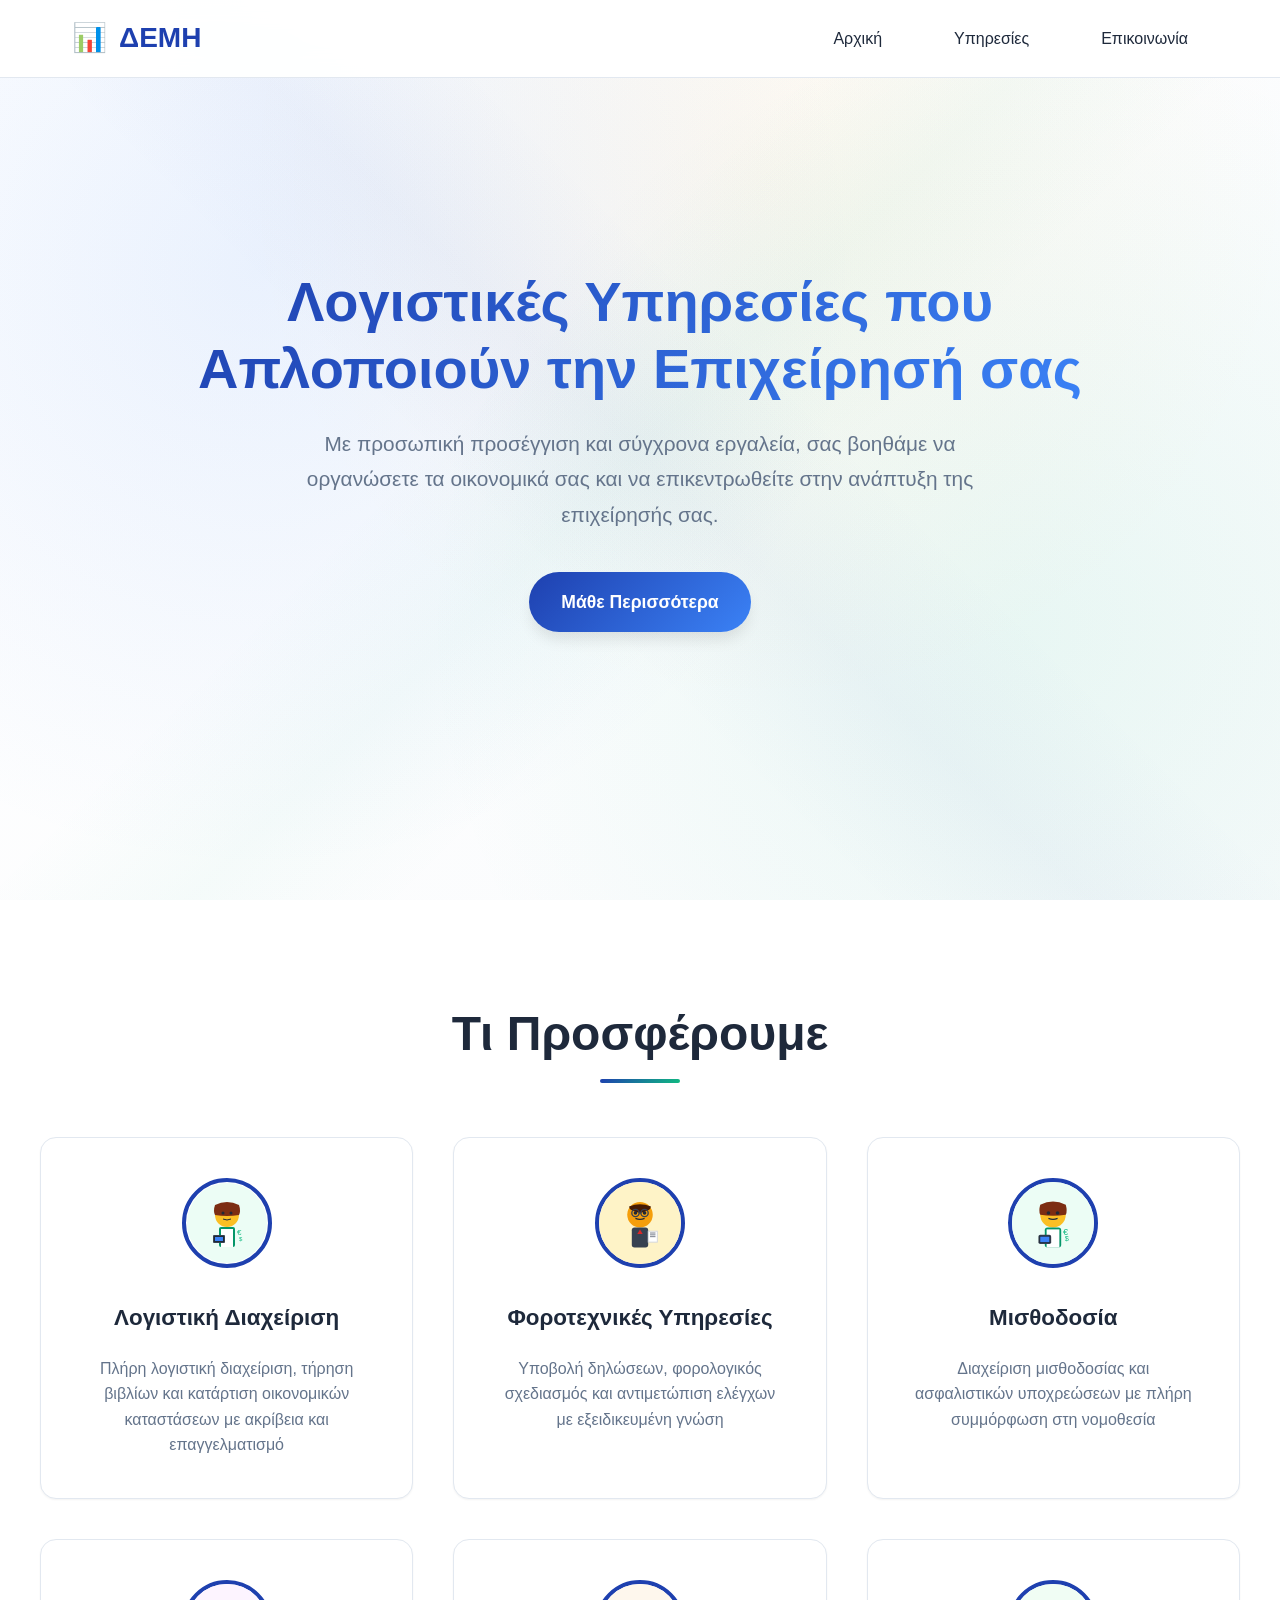
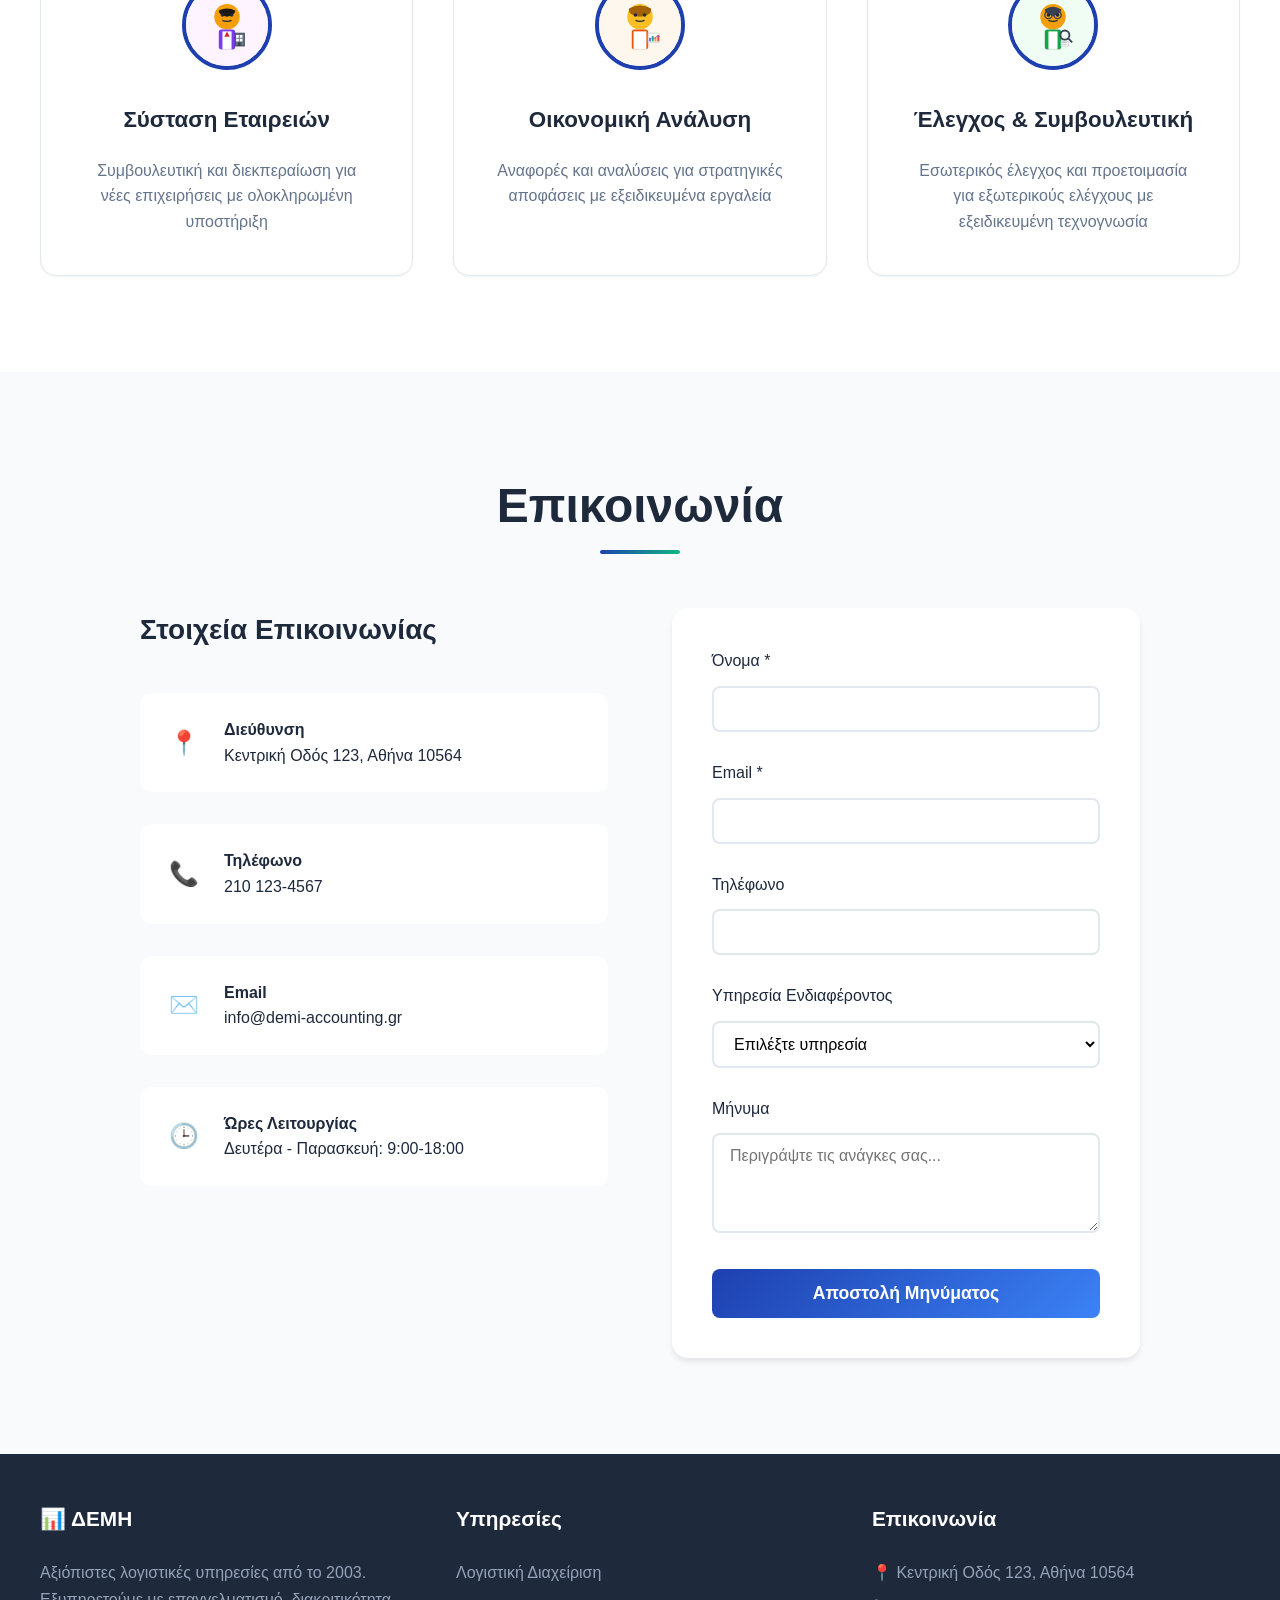
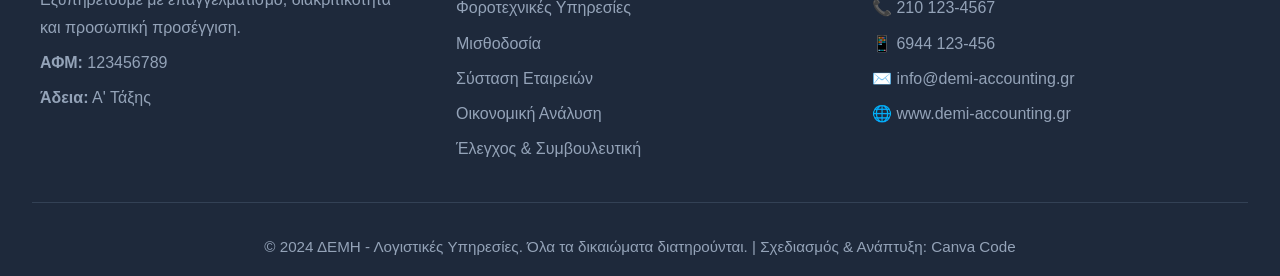
==== sitenikoul.html @ 85aa207b "Add files via upload" ====
<!DOCTYPE html>
<html lang="el">
<head>
    <meta charset="UTF-8">
    <meta name="viewport" content="width=device-width, initial-scale=1.0">
    <title>ΔΕΜΗ - Λογιστικές Υπηρεσίες | Επαγγελματικές Λογιστικές Λύσεις</title>
    <meta name="description" content="Αξιόπιστες λογιστικές υπηρεσίες από το 2003. Λογιστική διαχείριση, φοροτεχνικά, μισθοδοσία και σύσταση εταιρειών.">
    <style>
        * {
            margin: 0;
            padding: 0;
            box-sizing: border-box;
        }

        :root {
            --primary-color: #1e40af;
            --primary-light: #3b82f6;
            --primary-dark: #1e3a8a;
            --secondary-color: #10b981;
            --accent-color: #f59e0b;
            --text-dark: #1e293b;
            --text-light: #64748b;
            --bg-light: #f8fafc;
            --bg-white: #ffffff;
            --border-color: #e2e8f0;
            --shadow-sm: 0 1px 2px 0 rgba(0, 0, 0, 0.05);
            --shadow-md: 0 4px 6px -1px rgba(0, 0, 0, 0.1);
            --shadow-lg: 0 10px 15px -3px rgba(0, 0, 0, 0.1);
            --shadow-xl: 0 20px 25px -5px rgba(0, 0, 0, 0.1);
        }

        body {
            font-family: -apple-system, BlinkMacSystemFont, 'Segoe UI', Roboto, 'Helvetica Neue', Arial, sans-serif;
            line-height: 1.6;
            color: var(--text-dark);
            background: var(--bg-white);
            font-size: 16px;
        }

        html {
            scroll-behavior: smooth;
        }

        /* Navigation */
        .navbar {
            position: fixed;
            top: 0;
            width: 100%;
            background: rgba(255, 255, 255, 0.95);
            backdrop-filter: blur(12px);
            border-bottom: 1px solid var(--border-color);
            z-index: 1000;
            transition: all 0.3s ease;
        }

        .navbar.scrolled {
            background: rgba(255, 255, 255, 0.98);
            box-shadow: var(--shadow-md);
        }

        .nav-container {
            max-width: 1200px;
            margin: 0 auto;
            padding: 1rem 2rem;
            display: flex;
            justify-content: space-between;
            align-items: center;
        }

        .logo {
            font-size: 1.75rem;
            font-weight: 700;
            color: var(--primary-color);
            text-decoration: none;
            display: flex;
            align-items: center;
            gap: 0.75rem;
        }

        .logo-image {
            width: 45px;
            height: 45px;
            object-fit: contain;
            transition: all 0.3s ease;
        }

        .logo:hover {
            color: var(--primary-light);
            transform: translateY(-1px);
            transition: all 0.2s ease;
        }

        .nav-menu {
            display: flex;
            list-style: none;
            gap: 2rem;
        }

        .nav-menu a {
            color: var(--text-dark);
            text-decoration: none;
            font-weight: 500;
            padding: 0.75rem 1.25rem;
            border-radius: 8px;
            transition: all 0.3s ease;
            position: relative;
        }

        .nav-menu a:hover {
            background: var(--bg-light);
            color: var(--primary-color);
            transform: translateY(-2px);
        }

        .nav-menu a::after {
            content: '';
            position: absolute;
            width: 0;
            height: 2px;
            bottom: 0;
            left: 50%;
            background: var(--primary-color);
            transition: all 0.3s ease;
        }

        .nav-menu a:hover::after {
            width: 80%;
            left: 10%;
        }

        /* Hero Section */
        .hero {
            position: relative;
            height: 100vh;
            display: flex;
            align-items: center;
            justify-content: center;
            text-align: center;
            background: url('https://media.giphy.com/media/3oKIPEqDGUULpEU0aQ/giphy.gif') no-repeat center center/cover;
            color: #fff;
            padding: 0 20px;
            overflow: hidden;
        }

        .hero::before {
            content: '';
            position: absolute;
            top: 0;
            left: 0;
            width: 100%;
            height: 100%;
            background-image: 
                radial-gradient(circle at 20% 30%, rgba(59, 130, 246, 0.1) 0%, transparent 50%),
                radial-gradient(circle at 80% 70%, rgba(16, 185, 129, 0.08) 0%, transparent 50%),
                radial-gradient(circle at 60% 20%, rgba(245, 158, 11, 0.06) 0%, transparent 50%);
            z-index: 1;
        }

        .hero::after {
            content: '';
            position: absolute;
            top: 0;
            left: 0;
            width: 100%;
            height: 100%;
            background-image:
                linear-gradient(45deg, transparent 40%, rgba(30, 64, 175, 0.03) 50%, transparent 60%),
                linear-gradient(-45deg, transparent 40%, rgba(16, 185, 129, 0.03) 50%, transparent 60%);
            z-index: 1;
        }

        .hero-overlay {
            position: absolute;
            top: 0; 
            left: 0;
            width: 100%; 
            height: 100%;
            background: linear-gradient(135deg, rgba(255, 255, 255, 0.9) 0%, rgba(248, 250, 252, 0.85) 100%);
        }

        .hero-content {
            position: relative;
            z-index: 2;
            max-width: 900px;
            opacity: 0;
            transform: translateY(40px);
            animation: fadeInUp 1.2s ease-out forwards;
        }

        .hero h1 {
            font-size: clamp(2rem, 5vw, 3.5rem);
            margin-bottom: 1.5rem;
            line-height: 1.2;
            font-weight: 700;
            background: linear-gradient(135deg, var(--primary-color) 0%, var(--primary-light) 100%);
            -webkit-background-clip: text;
            -webkit-text-fill-color: transparent;
            background-clip: text;
        }

        .hero p {
            font-size: clamp(1rem, 2.5vw, 1.3rem);
            margin-bottom: 2.5rem;
            line-height: 1.7;
            color: var(--text-light);
            max-width: 700px;
            margin-left: auto;
            margin-right: auto;
        }

        .cta-button {
            display: inline-block;
            background: linear-gradient(135deg, var(--primary-color) 0%, var(--primary-light) 100%);
            color: #fff;
            padding: 16px 32px;
            border-radius: 50px;
            font-weight: 600;
            text-decoration: none;
            transition: all 0.3s ease;
            opacity: 0;
            animation: fadeInUp 1.2s ease-out forwards;
            animation-delay: 0.6s;
            box-shadow: var(--shadow-lg);
            font-size: 1.1rem;
        }

        .cta-button:hover {
            background: linear-gradient(135deg, var(--primary-dark) 0%, var(--primary-color) 100%);
            transform: translateY(-3px);
            box-shadow: var(--shadow-xl);
        }

        /* Keyframes */
        @keyframes fadeInUp {
            to {
                opacity: 1;
                transform: translateY(0);
            }
        }

        @keyframes slideInLeft {
            from {
                opacity: 0;
                transform: translateX(-50px);
            }
            to {
                opacity: 1;
                transform: translateX(0);
            }
        }

        @keyframes slideInRight {
            from {
                opacity: 0;
                transform: translateX(50px);
            }
            to {
                opacity: 1;
                transform: translateX(0);
            }
        }

        /* Services Section */
        .services {
            padding: 6rem 2rem;
            background: var(--bg-white);
        }

        .container {
            max-width: 1200px;
            margin: 0 auto;
        }

        .section-title {
            text-align: center;
            font-size: clamp(2rem, 4vw, 3rem);
            margin-bottom: 4rem;
            color: var(--text-dark);
            font-weight: 700;
            position: relative;
        }

        .section-title::after {
            content: '';
            position: absolute;
            bottom: -10px;
            left: 50%;
            transform: translateX(-50%);
            width: 80px;
            height: 4px;
            background: linear-gradient(135deg, var(--primary-color) 0%, var(--secondary-color) 100%);
            border-radius: 2px;
        }

        .services-grid {
            display: grid;
            grid-template-columns: repeat(auto-fit, minmax(320px, 1fr));
            gap: 2.5rem;
        }

        .service-card {
            background: var(--bg-white);
            padding: 2.5rem;
            border-radius: 16px;
            text-align: center;
            transition: all 0.4s ease;
            border: 1px solid var(--border-color);
            position: relative;
            overflow: hidden;
            box-shadow: var(--shadow-sm);
        }

        .service-card::before {
            content: '';
            position: absolute;
            top: 0;
            left: 0;
            width: 100%;
            height: 4px;
            background: linear-gradient(135deg, var(--primary-color) 0%, var(--secondary-color) 100%);
            transform: scaleX(0);
            transition: transform 0.3s ease;
        }

        .service-card:hover::before {
            transform: scaleX(1);
        }

        .service-card:hover {
            transform: translateY(-8px);
            box-shadow: var(--shadow-xl);
            border-color: var(--primary-light);
        }

        .service-image {
            width: 90px;
            height: 90px;
            margin: 0 auto 2rem;
            border-radius: 50%;
            overflow: visible;
            border: 4px solid var(--primary-color);
            background: var(--bg-white);
            transition: all 0.3s ease;
            display: flex;
            align-items: center;
            justify-content: center;
        }

        .service-card:hover .service-image {
            border-color: var(--secondary-color);
            transform: scale(1.1);
        }

        .service-card h3 {
            font-size: 1.4rem;
            margin-bottom: 1.25rem;
            color: var(--text-dark);
            font-weight: 600;
        }

        .service-card p {
            color: var(--text-light);
            font-size: 1rem;
            line-height: 1.6;
        }

        /* Contact Section */
        .contact {
            padding: 6rem 2rem;
            background: var(--bg-light);
        }

        .contact-content {
            display: grid;
            grid-template-columns: 1fr 1fr;
            gap: 4rem;
            max-width: 1000px;
            margin: 0 auto;
        }

        .contact-info h3 {
            font-size: 1.75rem;
            margin-bottom: 2.5rem;
            color: var(--text-dark);
            font-weight: 600;
        }

        .contact-item {
            display: flex;
            align-items: center;
            margin-bottom: 2rem;
            padding: 1.5rem;
            background: var(--bg-white);
            border-radius: 12px;
            transition: all 0.3s ease;
        }

        .contact-item:hover {
            transform: translateY(-2px);
            box-shadow: var(--shadow-md);
        }

        .contact-icon {
            font-size: 1.5rem;
            margin-right: 1.25rem;
            color: var(--primary-color);
            width: 40px;
            text-align: center;
        }

        .contact-form {
            background: var(--bg-white);
            padding: 2.5rem;
            border-radius: 16px;
            box-shadow: var(--shadow-md);
        }

        .form-group {
            margin-bottom: 1.75rem;
        }

        .form-group label {
            display: block;
            margin-bottom: 0.75rem;
            color: var(--text-dark);
            font-weight: 500;
            font-size: 1rem;
        }

        .form-group input,
        .form-group textarea,
        .form-group select {
            width: 100%;
            padding: 12px 16px;
            border: 2px solid var(--border-color);
            border-radius: 8px;
            font-size: 1rem;
            background: var(--bg-white);
            transition: all 0.3s ease;
            font-family: inherit;
        }

        .form-group input:focus,
        .form-group textarea:focus,
        .form-group select:focus {
            outline: none;
            border-color: var(--primary-color);
            box-shadow: 0 0 0 3px rgba(59, 130, 246, 0.1);
        }

        .submit-btn {
            width: 100%;
            padding: 14px 20px;
            background: linear-gradient(135deg, var(--primary-color) 0%, var(--primary-light) 100%);
            color: white;
            border: none;
            border-radius: 8px;
            font-size: 1.1rem;
            font-weight: 600;
            cursor: pointer;
            transition: all 0.3s ease;
        }

        .submit-btn:hover {
            background: linear-gradient(135deg, var(--primary-dark) 0%, var(--primary-color) 100%);
            transform: translateY(-2px);
            box-shadow: var(--shadow-lg);
        }

        /* Footer */
        .footer {
            background: var(--text-dark);
            color: white;
            padding: 3rem 2rem 1rem;
        }

        .footer-content {
            max-width: 1200px;
            margin: 0 auto;
            display: grid;
            grid-template-columns: repeat(auto-fit, minmax(280px, 1fr));
            gap: 3rem;
            margin-bottom: 2rem;
        }

        .footer-section h3 {
            margin-bottom: 1.5rem;
            font-size: 1.3rem;
            font-weight: 600;
            color: white;
        }

        .footer-section p,
        .footer-section a {
            color: #94a3b8;
            text-decoration: none;
            line-height: 1.7;
            margin-bottom: 0.5rem;
            display: block;
            transition: color 0.3s ease;
        }

        .footer-section a:hover {
            color: var(--primary-light);
        }

        .footer-bottom {
            border-top: 1px solid #334155;
            padding-top: 2rem;
            text-align: center;
            color: #94a3b8;
            font-size: 0.95rem;
        }

        /* Mobile Menu */
        .mobile-menu-toggle {
            display: none;
            flex-direction: column;
            cursor: pointer;
            padding: 0.5rem;
            border-radius: 4px;
            transition: all 0.3s ease;
        }

        .mobile-menu-toggle:hover {
            background: var(--bg-light);
        }

        .mobile-menu-toggle span {
            width: 28px;
            height: 3px;
            background: var(--primary-color);
            margin: 3px 0;
            transition: 0.3s;
            border-radius: 2px;
        }

        .mobile-menu-toggle.active span:nth-child(1) {
            transform: rotate(-45deg) translate(-6px, 6px);
        }

        .mobile-menu-toggle.active span:nth-child(2) {
            opacity: 0;
        }

        .mobile-menu-toggle.active span:nth-child(3) {
            transform: rotate(45deg) translate(-6px, -6px);
        }

        /* Responsive Design */
        @media (max-width: 768px) {
            .mobile-menu-toggle {
                display: flex;
            }

            .nav-menu {
                display: none;
                position: absolute;
                top: 100%;
                left: 0;
                width: 100%;
                background: var(--bg-white);
                flex-direction: column;
                padding: 1.5rem;
                box-shadow: var(--shadow-lg);
                border-top: 1px solid var(--border-color);
            }

            .nav-menu.active {
                display: flex;
            }

            .nav-menu a {
                padding: 1rem;
                border-radius: 8px;
                margin-bottom: 0.5rem;
            }

            .hero {
                padding: 0 15px;
                min-height: 100vh;
            }

            .hero-content {
                padding-top: 2rem;
            }

            .contact-content {
                grid-template-columns: 1fr;
                gap: 3rem;
            }

            .services-grid {
                grid-template-columns: 1fr;
                gap: 2rem;
            }

            .service-card {
                padding: 2rem;
            }

            .section-title {
                margin-bottom: 3rem;
            }

            .services,
            .contact {
                padding: 4rem 1.5rem;
            }
        }

        @media (max-width: 480px) {
            .nav-container {
                padding: 1rem 1.5rem;
            }

            .hero {
                padding: 0 10px;
            }

            .cta-button {
                padding: 14px 24px;
                font-size: 1rem;
            }

            .service-card {
                padding: 1.5rem;
            }

            .contact-form {
                padding: 2rem;
            }
        }

        /* Animations and Interactions */
        .fade-in {
            animation: fadeInUp 0.8s ease-out;
        }

        .slide-in-left {
            animation: slideInLeft 0.8s ease-out;
        }

        .slide-in-right {
            animation: slideInRight 0.8s ease-out;
        }

        /* Loading states */
        .loading {
            opacity: 0.7;
            pointer-events: none;
        }

        /* Success states */
        .success {
            background: var(--secondary-color) !important;
            color: white !important;
        }

        /* Accessibility improvements */
        @media (prefers-reduced-motion: reduce) {
            * {
                animation-duration: 0.01ms !important;
                animation-iteration-count: 1 !important;
                transition-duration: 0.01ms !important;
            }
        }

        /* Focus styles for better accessibility */
        button:focus,
        input:focus,
        textarea:focus,
        select:focus,
        a:focus {
            outline: 2px solid var(--primary-color);
            outline-offset: 2px;
        }
    </style>
</head>
<body>
    <!-- Navigation -->
    <nav class="navbar" id="navbar">
        <div class="nav-container">
            <a href="#home" class="logo">
                <img src="https://i.postimg.cc/K3rMdCJJ/c23ad8fb.png" alt="ΔΕΜΗ Logo" class="logo-image" onerror="this.style.display='none'; this.nextElementSibling.style.display='inline';">
                <span style="display: none;">📊</span>
                ΔΕΜΗ
            </a>
            <ul class="nav-menu" id="nav-menu">
                <li><a href="#home">Αρχική</a></li>
                <li><a href="#services">Υπηρεσίες</a></li>
                <li><a href="#contact">Επικοινωνία</a></li>
            </ul>
            <div class="mobile-menu-toggle" id="mobile-toggle" onclick="toggleMobileMenu()">
                <span></span>
                <span></span>
                <span></span>
            </div>
        </div>
    </nav>

    <!-- Hero Section -->
    <section id="home" class="hero">
        <div class="hero-overlay"></div>
        <div class="hero-content">
            <h1>Λογιστικές Υπηρεσίες που Απλοποιούν την Επιχείρησή σας</h1>
            <p>
                Με προσωπική προσέγγιση και σύγχρονα εργαλεία, σας βοηθάμε να
                οργανώσετε τα οικονομικά σας και να επικεντρωθείτε στην ανάπτυξη
                της επιχείρησής σας.
            </p>
            <a href="#services" class="cta-button">Μάθε Περισσότερα</a>
        </div>
    </section>

    <!-- Services Section -->
    <section id="services" class="services">
        <div class="container">
            <h2 class="section-title">Τι Προσφέρουμε</h2>
            <div class="services-grid">
                <div class="service-card">
                    <div class="service-image">
                        <svg width="80" height="80" viewBox="0 0 80 80" xmlns="http://www.w3.org/2000/svg" style="display: block; margin: 0 auto;">
                            <!-- Professional woman with laptop -->
                            <circle cx="40" cy="40" r="40" fill="#ecfdf5"/>
                            <!-- Face -->
                            <circle cx="40" cy="32" r="12" fill="#fbbf24"/>
                            <!-- Hair -->
                            <path d="M28 22 Q40 16 52 22 Q54 28 52 32 Q40 34 28 32 Q26 28 28 22" fill="#7c2d12"/>
                            <!-- Eyes -->
                            <circle cx="36" cy="30" r="1.5" fill="#1f2937"/>
                            <circle cx="44" cy="30" r="1.5" fill="#1f2937"/>
                            <!-- Smile -->
                            <path d="M36 36 Q40 38 44 36" stroke="#1f2937" stroke-width="1" fill="none"/>
                            <!-- Business attire -->
                            <rect x="32" y="44" width="16" height="20" fill="#059669" rx="2"/>
                            <!-- Blouse -->
                            <rect x="34" y="46" width="12" height="18" fill="#ffffff"/>
                            <!-- Laptop -->
                            <rect x="26" y="52" width="12" height="8" fill="#374151" rx="1"/>
                            <rect x="27" y="53" width="10" height="6" fill="#1f2937"/>
                            <rect x="28" y="54" width="8" height="4" fill="#3b82f6"/>
                            <!-- Money symbols -->
                            <text x="50" y="52" font-family="Arial" font-size="8" fill="#10b981">€</text>
                            <text x="52" y="58" font-family="Arial" font-size="6" fill="#10b981">$</text>
                        </svg>
                    </div>
                    <h3>Λογιστική Διαχείριση</h3>
                    <p>Πλήρη λογιστική διαχείριση, τήρηση βιβλίων και κατάρτιση οικονομικών καταστάσεων με ακρίβεια και επαγγελματισμό</p>
                </div>
                <div class="service-card">
                    <div class="service-image">
                        <svg width="90" height="90" viewBox="0 0 90 90" xmlns="http://www.w3.org/2000/svg">
                            <circle cx="45" cy="45" r="45" fill="#fef3c7"/>
                            <circle cx="45" cy="36" r="14" fill="#f59e0b"/>
                            <path d="M33 27 Q45 22 57 27 Q57 32 45 34 Q33 32 33 27" fill="#451a03"/>
                            <circle cx="40" cy="34" r="2" fill="#1f2937"/>
                            <circle cx="50" cy="34" r="2" fill="#1f2937"/>
                            <circle cx="40" cy="34" r="4" stroke="#374151" stroke-width="1.5" fill="none"/>
                            <circle cx="50" cy="34" r="4" stroke="#374151" stroke-width="1.5" fill="none"/>
                            <line x1="44" y1="34" x2="46" y2="34" stroke="#374151" stroke-width="1.5"/>
                            <path d="M40 40 Q45 42 50 40" stroke="#1f2937" stroke-width="1.5" fill="none"/>
                            <rect x="36" y="50" width="18" height="22" fill="#374151" rx="3"/>
                            <polygon points="45,52 42,57 48,57" fill="#dc2626"/>
                            <rect x="54" y="54" width="10" height="12" fill="#ffffff" stroke="#d1d5db"/>
                            <line x1="56" y1="56" x2="62" y2="56" stroke="#6b7280" stroke-width="1"/>
                            <line x1="56" y1="58" x2="62" y2="58" stroke="#6b7280" stroke-width="1"/>
                            <line x1="56" y1="60" x2="62" y2="60" stroke="#6b7280" stroke-width="1"/>
                        </svg>
                    </div>
                    <h3>Φοροτεχνικές Υπηρεσίες</h3>
                    <p>Υποβολή δηλώσεων, φορολογικός σχεδιασμός και αντιμετώπιση ελέγχων με εξειδικευμένη γνώση</p>
                </div>
                <div class="service-card">
                    <div class="service-image">
                        <svg width="90" height="90" viewBox="0 0 90 90" xmlns="http://www.w3.org/2000/svg">
                            <circle cx="45" cy="45" r="45" fill="#ecfdf5"/>
                            <circle cx="45" cy="36" r="14" fill="#fbbf24"/>
                            <path d="M31 25 Q45 18 59 25 Q61 32 59 36 Q45 38 31 36 Q29 32 31 25" fill="#7c2d12"/>
                            <circle cx="40" cy="34" r="2" fill="#1f2937"/>
                            <circle cx="50" cy="34" r="2" fill="#1f2937"/>
                            <path d="M40 40 Q45 42 50 40" stroke="#1f2937" stroke-width="1.5" fill="none"/>
                            <rect x="36" y="50" width="18" height="22" fill="#059669" rx="3"/>
                            <rect x="38" y="52" width="14" height="20" fill="#ffffff"/>
                            <rect x="29" y="58" width="14" height="10" fill="#374151" rx="2"/>
                            <rect x="30" y="59" width="12" height="8" fill="#1f2937"/>
                            <rect x="31" y="60" width="10" height="6" fill="#3b82f6"/>
                            <text x="56" y="58" font-family="Arial" font-size="10" fill="#10b981">€</text>
                            <text x="58" y="65" font-family="Arial" font-size="8" fill="#10b981">$</text>
                        </svg>
                    </div>
                    <h3>Μισθοδοσία</h3>
                    <p>Διαχείριση μισθοδοσίας και ασφαλιστικών υποχρεώσεων με πλήρη συμμόρφωση στη νομοθεσία</p>
                </div>
                <div class="service-card">
                    <div class="service-image">
                        <svg width="90" height="90" viewBox="0 0 90 90" xmlns="http://www.w3.org/2000/svg">
                            <circle cx="45" cy="45" r="45" fill="#fdf4ff"/>
                            <circle cx="45" cy="36" r="14" fill="#f59e0b"/>
                            <path d="M36 29 Q45 25 54 29 Q54 34 45 36 Q36 34 36 29" fill="#1c1917"/>
                            <circle cx="40" cy="34" r="2" fill="#1f2937"/>
                            <circle cx="50" cy="34" r="2" fill="#1f2937"/>
                            <path d="M40 40 Q45 42 50 40" stroke="#1f2937" stroke-width="1.5" fill="none"/>
                            <rect x="36" y="50" width="18" height="22" fill="#7c3aed" rx="3"/>
                            <rect x="40" y="52" width="10" height="20" fill="#ffffff"/>
                            <polygon points="45,52 42,58 48,58" fill="#dc2626"/>
                            <rect x="54" y="54" width="10" height="14" fill="#6b7280" stroke="#374151"/>
                            <rect x="55" y="56" width="3" height="3" fill="#ffffff"/>
                            <rect x="59" y="56" width="3" height="3" fill="#ffffff"/>
                            <rect x="55" y="60" width="3" height="3" fill="#ffffff"/>
                            <rect x="59" y="60" width="3" height="3" fill="#ffffff"/>
                            <rect x="57" y="64" width="3" height="4" fill="#374151"/>
                        </svg>
                    </div>
                    <h3>Σύσταση Εταιρειών</h3>
                    <p>Συμβουλευτική και διεκπεραίωση για νέες επιχειρήσεις με ολοκληρωμένη υποστήριξη</p>
                </div>
                <div class="service-card">
                    <div class="service-image">
                        <svg width="90" height="90" viewBox="0 0 90 90" xmlns="http://www.w3.org/2000/svg">
                            <circle cx="45" cy="45" r="45" fill="#fef7ed"/>
                            <circle cx="45" cy="36" r="14" fill="#fbbf24"/>
                            <path d="M33 27 Q45 20 57 27 Q59 34 45 36 Q31 34 33 27" fill="#a16207"/>
                            <circle cx="40" cy="34" r="2" fill="#1f2937"/>
                            <circle cx="50" cy="34" r="2" fill="#1f2937"/>
                            <path d="M40 40 Q45 42 50 40" stroke="#1f2937" stroke-width="1.5" fill="none"/>
                            <rect x="36" y="50" width="18" height="22" fill="#ea580c" rx="3"/>
                            <rect x="38" y="52" width="14" height="20" fill="#ffffff"/>
                            <rect x="54" y="54" width="12" height="10" fill="#ffffff" stroke="#d1d5db"/>
                            <rect x="55" y="59" width="2" height="4" fill="#3b82f6"/>
                            <rect x="58" y="57" width="2" height="6" fill="#10b981"/>
                            <rect x="61" y="58" width="2" height="5" fill="#f59e0b"/>
                            <rect x="64" y="56" width="2" height="7" fill="#ef4444"/>
                            <polyline points="55,62 58,59 61,60 64,57 67,58" stroke="#8b5cf6" stroke-width="1" fill="none"/>
                        </svg>
                    </div>
                    <h3>Οικονομική Ανάλυση</h3>
                    <p>Αναφορές και αναλύσεις για στρατηγικές αποφάσεις με εξειδικευμένα εργαλεία</p>
                </div>
                <div class="service-card">
                    <div class="service-image">
                        <svg width="90" height="90" viewBox="0 0 90 90" xmlns="http://www.w3.org/2000/svg">
                            <circle cx="45" cy="45" r="45" fill="#f0fdf4"/>
                            <circle cx="45" cy="36" r="14" fill="#f59e0b"/>
                            <path d="M36 28 Q45 22 54 28 Q54 33 45 35 Q36 33 36 28" fill="#374151"/>
                            <circle cx="40" cy="34" r="2" fill="#1f2937"/>
                            <circle cx="50" cy="34" r="2" fill="#1f2937"/>
                            <circle cx="40" cy="34" r="4" stroke="#374151" stroke-width="1.5" fill="none"/>
                            <circle cx="50" cy="34" r="4" stroke="#374151" stroke-width="1.5" fill="none"/>
                            <line x1="44" y1="34" x2="46" y2="34" stroke="#374151" stroke-width="1.5"/>
                            <path d="M40 40 Q45 42 50 40" stroke="#1f2937" stroke-width="1.5" fill="none"/>
                            <rect x="36" y="50" width="18" height="22" fill="#16a34a" rx="3"/>
                            <rect x="40" y="52" width="10" height="20" fill="#ffffff"/>
                            <circle cx="58" cy="56" r="5" stroke="#374151" stroke-width="2" fill="none"/>
                            <line x1="62" y1="60" x2="66" y2="64" stroke="#374151" stroke-width="2"/>
                            <rect x="54" y="63" width="8" height="5" fill="#ffffff" stroke="#d1d5db"/>
                            <line x1="55" y1="64" x2="60" y2="64" stroke="#6b7280" stroke-width="0.5"/>
                            <line x1="55" y1="66" x2="60" y2="66" stroke="#6b7280" stroke-width="0.5"/>
                        </svg>
                    </div>
                    <h3>Έλεγχος & Συμβουλευτική</h3>
                    <p>Εσωτερικός έλεγχος και προετοιμασία για εξωτερικούς ελέγχους με εξειδικευμένη τεχνογνωσία</p>
                </div>
            </div>
        </div>
    </section>

    <!-- Contact Section -->
    <section id="contact" class="contact">
        <div class="container">
            <h2 class="section-title">Επικοινωνία</h2>
            <div class="contact-content">
                <div class="contact-info">
                    <h3>Στοιχεία Επικοινωνίας</h3>
                    <div class="contact-item">
                        <div class="contact-icon">📍</div>
                        <div>
                            <strong>Διεύθυνση</strong><br>
                            Κεντρική Οδός 123, Αθήνα 10564
                        </div>
                    </div>
                    <div class="contact-item">
                        <div class="contact-icon">📞</div>
                        <div>
                            <strong>Τηλέφωνο</strong><br>
                            210 123-4567
                        </div>
                    </div>
                    <div class="contact-item">
                        <div class="contact-icon">✉️</div>
                        <div>
                            <strong>Email</strong><br>
                            info@demi-accounting.gr
                        </div>
                    </div>
                    <div class="contact-item">
                        <div class="contact-icon">🕒</div>
                        <div>
                            <strong>Ώρες Λειτουργίας</strong><br>
                            Δευτέρα - Παρασκευή: 9:00-18:00
                        </div>
                    </div>
                </div>
                
                <form class="contact-form" onsubmit="handleFormSubmit(event)" id="contact-form">
                    <div class="form-group">
                        <label for="name">Όνομα *</label>
                        <input type="text" id="name" name="name" required>
                    </div>
                    <div class="form-group">
                        <label for="email">Email *</label>
                        <input type="email" id="email" name="email" required>
                    </div>
                    <div class="form-group">
                        <label for="phone">Τηλέφωνο</label>
                        <input type="tel" id="phone" name="phone">
                    </div>
                    <div class="form-group">
                        <label for="service">Υπηρεσία Ενδιαφέροντος</label>
                        <select id="service" name="service">
                            <option value="">Επιλέξτε υπηρεσία</option>
                            <option value="accounting">Λογιστική Διαχείριση</option>
                            <option value="tax">Φοροτεχνικές Υπηρεσίες</option>
                            <option value="payroll">Μισθοδοσία</option>
                            <option value="company">Σύσταση Εταιρείας</option>
                            <option value="analysis">Οικονομική Ανάλυση</option>
                            <option value="audit">Έλεγχος & Συμβουλευτική</option>
                            <option value="other">Άλλο</option>
                        </select>
                    </div>
                    <div class="form-group">
                        <label for="message">Μήνυμα</label>
                        <textarea id="message" name="message" rows="4" placeholder="Περιγράψτε τις ανάγκες σας..."></textarea>
                    </div>
                    <button type="submit" class="submit-btn" id="submit-btn">Αποστολή Μηνύματος</button>
                </form>
            </div>
        </div>
    </section>

    <!-- Footer -->
    <footer class="footer">
        <div class="footer-content">
            <div class="footer-section">
                <h3>📊 ΔΕΜΗ</h3>
                <p>Αξιόπιστες λογιστικές υπηρεσίες από το 2003. Εξυπηρετούμε με επαγγελματισμό, διακριτικότητα και προσωπική προσέγγιση.</p>
                <p><strong>ΑΦΜ:</strong> 123456789</p>
                <p><strong>Άδεια:</strong> Α' Τάξης</p>
            </div>
            <div class="footer-section">
                <h3>Υπηρεσίες</h3>
                <a href="#services">Λογιστική Διαχείριση</a>
                <a href="#services">Φοροτεχνικές Υπηρεσίες</a>
                <a href="#services">Μισθοδοσία</a>
                <a href="#services">Σύσταση Εταιρειών</a>
                <a href="#services">Οικονομική Ανάλυση</a>
                <a href="#services">Έλεγχος & Συμβουλευτική</a>
            </div>
            <div class="footer-section">
                <h3>Επικοινωνία</h3>
                <p>📍 Κεντρική Οδός 123, Αθήνα 10564</p>
                <p>📞 210 123-4567</p>
                <p>📱 6944 123-456</p>
                <p>✉️ info@demi-accounting.gr</p>
                <p>🌐 www.demi-accounting.gr</p>
            </div>
        </div>
        <div class="footer-bottom">
            <p>&copy; 2024 ΔΕΜΗ - Λογιστικές Υπηρεσίες. Όλα τα δικαιώματα διατηρούνται. | Σχεδιασμός & Ανάπτυξη: Canva Code</p>
        </div>
    </footer>

    <script>
        // Navbar scroll effect
        window.addEventListener('scroll', function() {
            const navbar = document.getElementById('navbar');
            if (window.scrollY > 50) {
                navbar.classList.add('scrolled');
            } else {
                navbar.classList.remove('scrolled');
            }
        });

        // Mobile menu toggle
        function toggleMobileMenu() {
            const navMenu = document.getElementById('nav-menu');
            const mobileToggle = document.getElementById('mobile-toggle');
            
            navMenu.classList.toggle('active');
            mobileToggle.classList.toggle('active');
        }

        // Close mobile menu when clicking on a link
        document.querySelectorAll('.nav-menu a').forEach(link => {
            link.addEventListener('click', () => {
                const navMenu = document.getElementById('nav-menu');
                const mobileToggle = document.getElementById('mobile-toggle');
                navMenu.classList.remove('active');
                mobileToggle.classList.remove('active');
            });
        });

        // Enhanced form submission
        function handleFormSubmit(event) {
            event.preventDefault();
            
            const form = event.target;
            const submitBtn = document.getElementById('submit-btn');
            const formData = new FormData(form);
            const name = formData.get('name');
            const email = formData.get('email');
            
            // Basic validation
            if (!name || !email) {
                alert('Παρακαλώ συμπληρώστε τα υποχρεωτικά πεδία.');
                return;
            }
            
            // Email validation
            const emailRegex = /^[^\s@]+@[^\s@]+\.[^\s@]+$/;
            if (!emailRegex.test(email)) {
                alert('Παρακαλώ εισάγετε έγκυρη διεύθυνση email.');
                return;
            }
            
            // Loading state
            submitBtn.classList.add('loading');
            submitBtn.textContent = 'Αποστέλλεται...';
            submitBtn.disabled = true;
            
            // Simulate form submission
            setTimeout(() => {
                submitBtn.classList.remove('loading');
                submitBtn.classList.add('success');
                submitBtn.textContent = 'Εστάλη Επιτυχώς!';
                
                alert(`Ευχαριστούμε ${name}! Το μήνυμά σας έχει σταλεί επιτυχώς. Θα επικοινωνήσουμε μαζί σας σύντομα στο ${email}.`);
                
                form.reset();
                
                setTimeout(() => {
                    submitBtn.classList.remove('success');
                    submitBtn.textContent = 'Αποστολή Μηνύματος';
                    submitBtn.disabled = false;
                }, 3000);
            }, 2000);
        }

        // Smooth scrolling for anchor links
        document.querySelectorAll('a[href^="#"]').forEach(anchor => {
            anchor.addEventListener('click', function (e) {
                e.preventDefault();
                const target = document.querySelector(this.getAttribute('href'));
                if (target) {
                    const offsetTop = target.offsetTop - 80; // Account for fixed navbar
                    window.scrollTo({
                        top: offsetTop,
                        behavior: 'smooth'
                    });
                }
            });
        });

        // Intersection Observer for animations
        const observerOptions = {
            threshold: 0.1,
            rootMargin: '0px 0px -50px 0px'
        };

        const observer = new IntersectionObserver(function(entries) {
            entries.forEach(entry => {
                if (entry.isIntersecting) {
                    if (entry.target.classList.contains('service-card')) {
                        entry.target.classList.add('fade-in');
                    } else if (entry.target.classList.contains('contact-item')) {
                        entry.target.classList.add('slide-in-right');
                    } else {
                        entry.target.classList.add('fade-in');
                    }
                }
            });
        }, observerOptions);

        // Observe elements for animation
        document.addEventListener('DOMContentLoaded', function() {
            document.querySelectorAll('.service-card, .contact-item').forEach(element => {
                observer.observe(element);
            });
        });

        // Keyboard navigation support
        document.addEventListener('keydown', function(e) {
            if (e.key === 'Escape') {
                const navMenu = document.getElementById('nav-menu');
                const mobileToggle = document.getElementById('mobile-toggle');
                if (navMenu.classList.contains('active')) {
                    navMenu.classList.remove('active');
                    mobileToggle.classList.remove('active');
                }
            }
        });

        // Performance optimization: Lazy load heavy content
        if ('IntersectionObserver' in window) {
            const lazyElements = document.querySelectorAll('[data-lazy]');
            const lazyObserver = new IntersectionObserver(function(entries) {
                entries.forEach(entry => {
                    if (entry.isIntersecting) {
                        const element = entry.target;
                        element.src = element.dataset.lazy;
                        element.removeAttribute('data-lazy');
                        lazyObserver.unobserve(element);
                    }
                });
            });

            lazyElements.forEach(element => {
                lazyObserver.observe(element);
            });
        }
    </script>
<script>(function(){function c(){var b=a.contentDocument||a.contentWindow.document;if(b){var d=b.createElement('script');d.innerHTML="window.__CF$cv$params={r:'977e40d3e5c6323a',t:'MTc1NjY2MTM5OS4wMDAwMDA='};var a=document.createElement('script');a.nonce='';a.src='/cdn-cgi/challenge-platform/scripts/jsd/main.js';document.getElementsByTagName('head')[0].appendChild(a);";b.getElementsByTagName('head')[0].appendChild(d)}}if(document.body){var a=document.createElement('iframe');a.height=1;a.width=1;a.style.position='absolute';a.style.top=0;a.style.left=0;a.style.border='none';a.style.visibility='hidden';document.body.appendChild(a);if('loading'!==document.readyState)c();else if(window.addEventListener)document.addEventListener('DOMContentLoaded',c);else{var e=document.onreadystatechange||function(){};document.onreadystatechange=function(b){e(b);'loading'!==document.readyState&&(document.onreadystatechange=e,c())}}}})();</script></body>
</html>
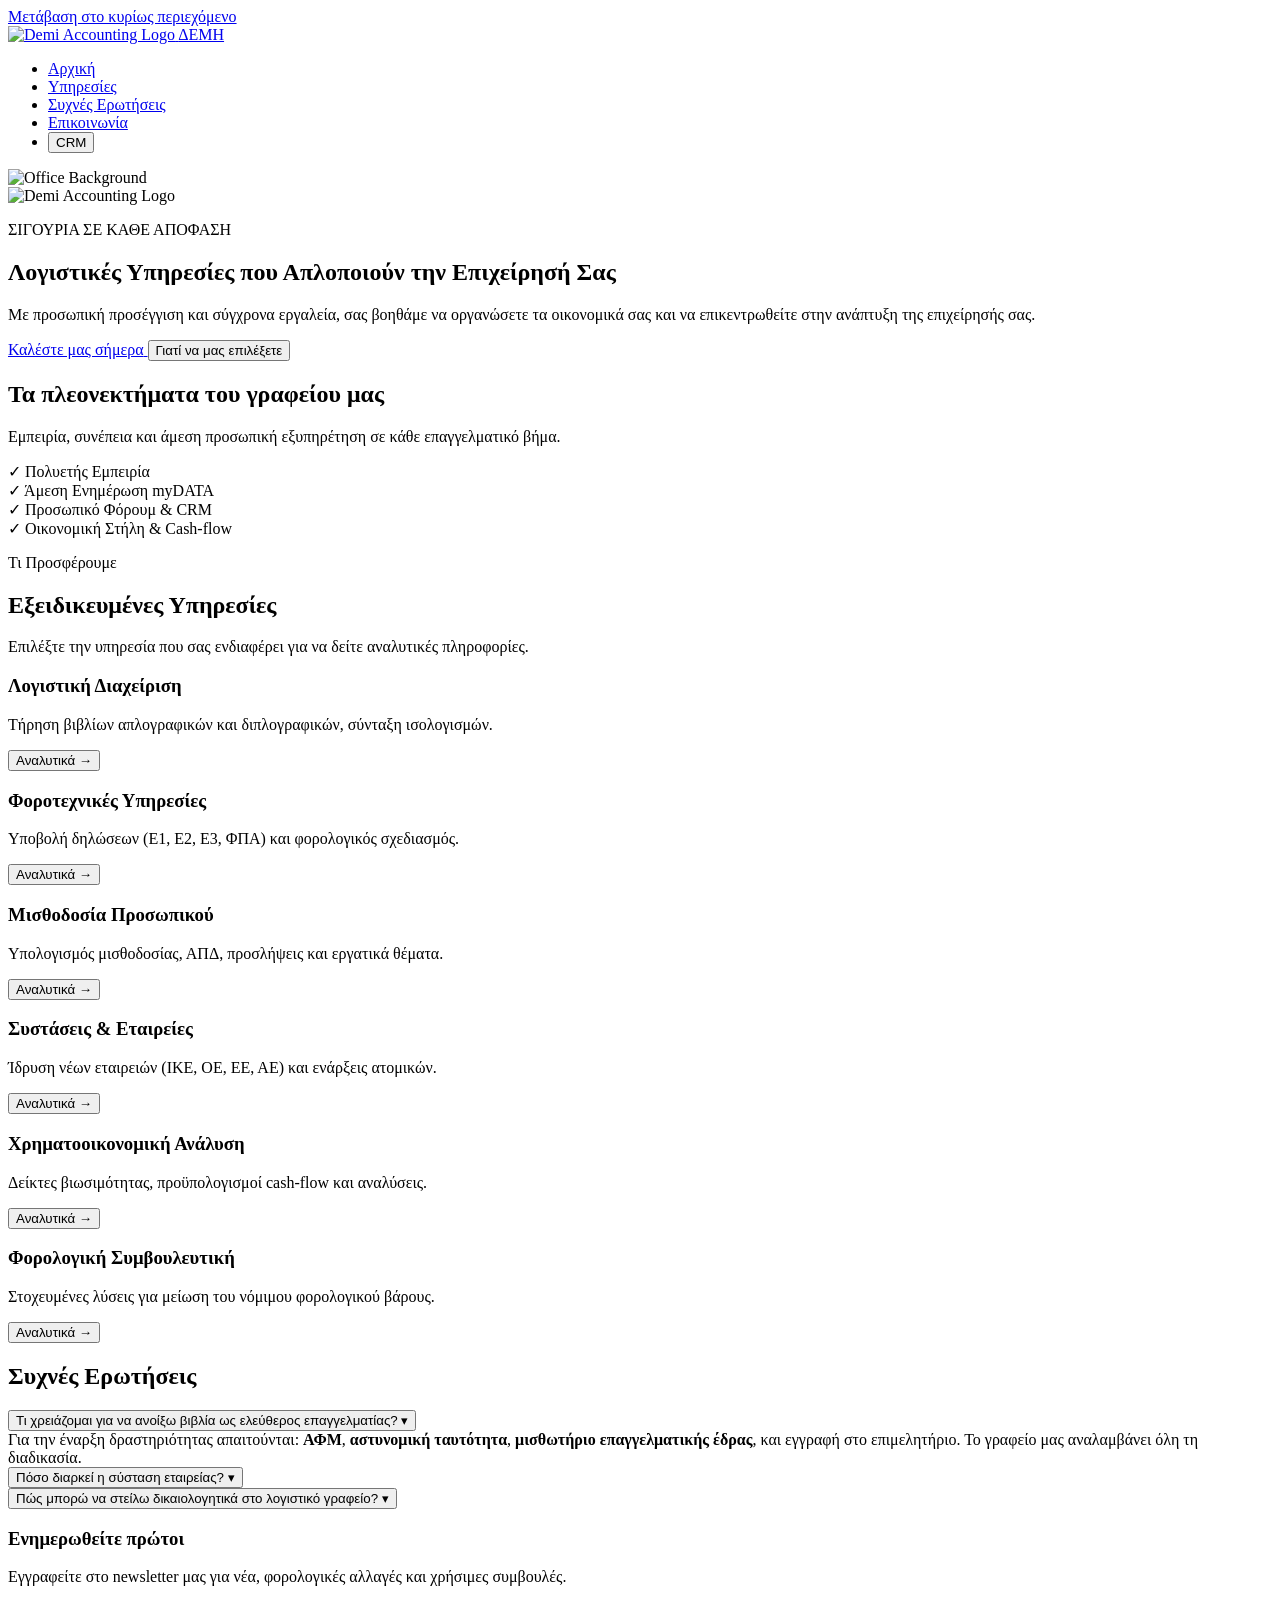
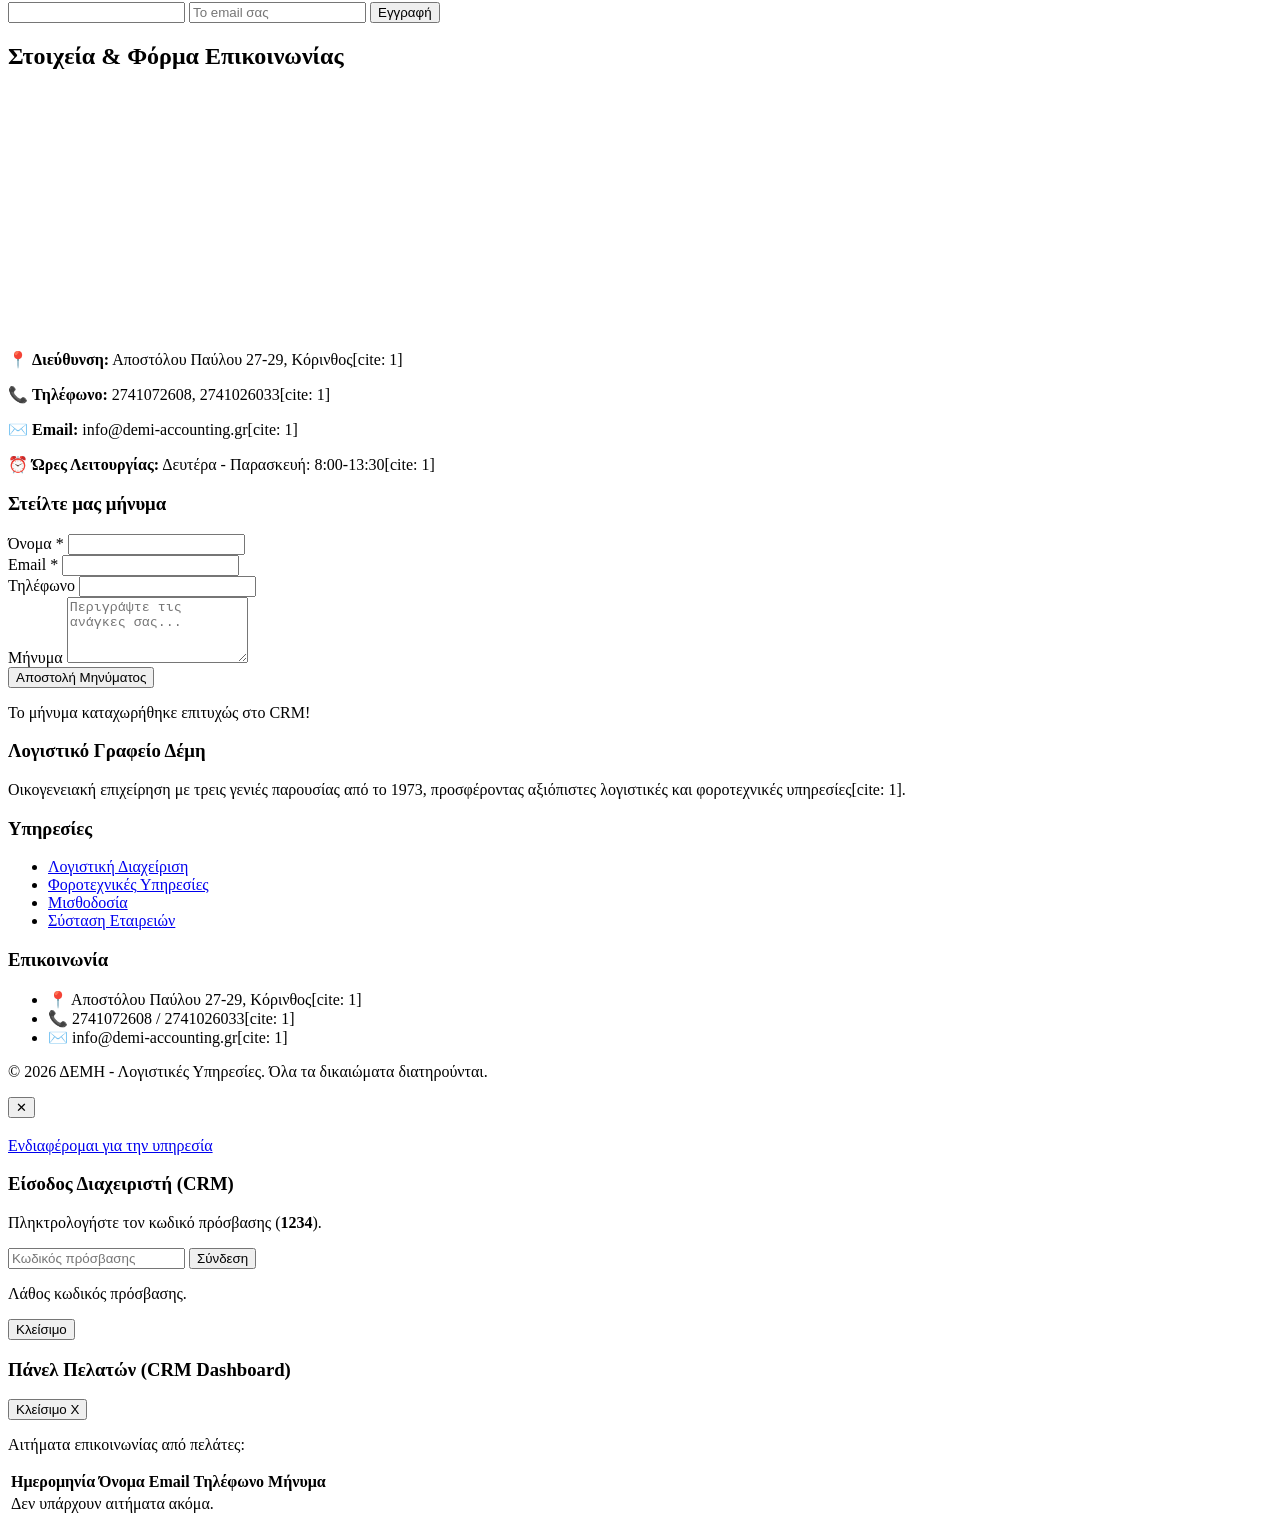
==== commit 11ce658a: "Update print statement from 'Hello' to 'Goodbye'" ====
--- a/sitenikoul.html
+++ b/sitenikoul.html
@@ -5,1119 +5,512 @@
     <meta name="viewport" content="width=device-width, initial-scale=1.0">
     <title>ΔΕΜΗ - Λογιστικές Υπηρεσίες | Επαγγελματικές Λογιστικές Λύσεις</title>
     <meta name="description" content="Αξιόπιστες λογιστικές υπηρεσίες από το 2003. Λογιστική διαχείριση, φοροτεχνικά, μισθοδοσία και σύσταση εταιρειών.">
+    <!-- Tailwind CSS CDN -->
+    <script src="https://cdn.tailwindcss.com/3.4.17"></script>
+    <!-- Lucide Icons -->
+    <script src="https://cdn.jsdelivr.net/npm/lucide@0.263.0/dist/umd/lucide.min.js"></script>
+    <link rel="stylesheet" href="style.css">
+    <link rel="stylesheet" href="hero.css">
     <style>
-        * {
-            margin: 0;
-            padding: 0;
-            box-sizing: border-box;
-        }
-
-        :root {
-            --primary-color: #1e40af;
-            --primary-light: #3b82f6;
-            --primary-dark: #1e3a8a;
-            --secondary-color: #10b981;
-            --accent-color: #f59e0b;
-            --text-dark: #1e293b;
-            --text-light: #64748b;
-            --bg-light: #f8fafc;
-            --bg-white: #ffffff;
-            --border-color: #e2e8f0;
-            --shadow-sm: 0 1px 2px 0 rgba(0, 0, 0, 0.05);
-            --shadow-md: 0 4px 6px -1px rgba(0, 0, 0, 0.1);
-            --shadow-lg: 0 10px 15px -3px rgba(0, 0, 0, 0.1);
-            --shadow-xl: 0 20px 25px -5px rgba(0, 0, 0, 0.1);
-        }
-
-        body {
-            font-family: -apple-system, BlinkMacSystemFont, 'Segoe UI', Roboto, 'Helvetica Neue', Arial, sans-serif;
-            line-height: 1.6;
-            color: var(--text-dark);
-            background: var(--bg-white);
-            font-size: 16px;
-        }
-
-        html {
-            scroll-behavior: smooth;
-        }
-
-        /* Navigation */
-        .navbar {
-            position: fixed;
-            top: 0;
-            width: 100%;
-            background: rgba(255, 255, 255, 0.95);
-            backdrop-filter: blur(12px);
-            border-bottom: 1px solid var(--border-color);
-            z-index: 1000;
-            transition: all 0.3s ease;
-        }
-
-        .navbar.scrolled {
-            background: rgba(255, 255, 255, 0.98);
-            box-shadow: var(--shadow-md);
-        }
-
-        .nav-container {
-            max-width: 1200px;
-            margin: 0 auto;
-            padding: 1rem 2rem;
-            display: flex;
-            justify-content: space-between;
-            align-items: center;
-        }
-
-        .logo {
-            font-size: 1.75rem;
-            font-weight: 700;
-            color: var(--primary-color);
-            text-decoration: none;
-            display: flex;
-            align-items: center;
-            gap: 0.75rem;
-        }
-
-        .logo-image {
-            width: 45px;
-            height: 45px;
-            object-fit: contain;
-            transition: all 0.3s ease;
-        }
-
-        .logo:hover {
-            color: var(--primary-light);
-            transform: translateY(-1px);
-            transition: all 0.2s ease;
-        }
-
-        .nav-menu {
-            display: flex;
-            list-style: none;
-            gap: 2rem;
-        }
-
-        .nav-menu a {
-            color: var(--text-dark);
-            text-decoration: none;
-            font-weight: 500;
-            padding: 0.75rem 1.25rem;
-            border-radius: 8px;
-            transition: all 0.3s ease;
-            position: relative;
-        }
-
-        .nav-menu a:hover {
-            background: var(--bg-light);
-            color: var(--primary-color);
-            transform: translateY(-2px);
-        }
-
-        .nav-menu a::after {
-            content: '';
-            position: absolute;
-            width: 0;
-            height: 2px;
-            bottom: 0;
-            left: 50%;
-            background: var(--primary-color);
-            transition: all 0.3s ease;
-        }
-
-        .nav-menu a:hover::after {
-            width: 80%;
-            left: 10%;
-        }
-
-        /* Hero Section */
-        .hero {
-            position: relative;
-            height: 100vh;
-            display: flex;
-            align-items: center;
-            justify-content: center;
-            text-align: center;
-            background: url('https://media.giphy.com/media/3oKIPEqDGUULpEU0aQ/giphy.gif') no-repeat center center/cover;
-            color: #fff;
-            padding: 0 20px;
-            overflow: hidden;
-        }
-
-        .hero::before {
-            content: '';
-            position: absolute;
-            top: 0;
-            left: 0;
-            width: 100%;
-            height: 100%;
-            background-image: 
-                radial-gradient(circle at 20% 30%, rgba(59, 130, 246, 0.1) 0%, transparent 50%),
-                radial-gradient(circle at 80% 70%, rgba(16, 185, 129, 0.08) 0%, transparent 50%),
-                radial-gradient(circle at 60% 20%, rgba(245, 158, 11, 0.06) 0%, transparent 50%);
-            z-index: 1;
-        }
-
-        .hero::after {
-            content: '';
-            position: absolute;
-            top: 0;
-            left: 0;
-            width: 100%;
-            height: 100%;
-            background-image:
-                linear-gradient(45deg, transparent 40%, rgba(30, 64, 175, 0.03) 50%, transparent 60%),
-                linear-gradient(-45deg, transparent 40%, rgba(16, 185, 129, 0.03) 50%, transparent 60%);
-            z-index: 1;
-        }
-
-        .hero-overlay {
-            position: absolute;
-            top: 0; 
-            left: 0;
-            width: 100%; 
-            height: 100%;
-            background: linear-gradient(135deg, rgba(255, 255, 255, 0.9) 0%, rgba(248, 250, 252, 0.85) 100%);
-        }
-
-        .hero-content {
-            position: relative;
-            z-index: 2;
-            max-width: 900px;
-            opacity: 0;
-            transform: translateY(40px);
-            animation: fadeInUp 1.2s ease-out forwards;
-        }
-
-        .hero h1 {
-            font-size: clamp(2rem, 5vw, 3.5rem);
-            margin-bottom: 1.5rem;
-            line-height: 1.2;
-            font-weight: 700;
-            background: linear-gradient(135deg, var(--primary-color) 0%, var(--primary-light) 100%);
-            -webkit-background-clip: text;
-            -webkit-text-fill-color: transparent;
-            background-clip: text;
-        }
-
-        .hero p {
-            font-size: clamp(1rem, 2.5vw, 1.3rem);
-            margin-bottom: 2.5rem;
-            line-height: 1.7;
-            color: var(--text-light);
-            max-width: 700px;
-            margin-left: auto;
-            margin-right: auto;
-        }
-
-        .cta-button {
-            display: inline-block;
-            background: linear-gradient(135deg, var(--primary-color) 0%, var(--primary-light) 100%);
-            color: #fff;
-            padding: 16px 32px;
-            border-radius: 50px;
-            font-weight: 600;
-            text-decoration: none;
-            transition: all 0.3s ease;
-            opacity: 0;
-            animation: fadeInUp 1.2s ease-out forwards;
-            animation-delay: 0.6s;
-            box-shadow: var(--shadow-lg);
-            font-size: 1.1rem;
-        }
-
-        .cta-button:hover {
-            background: linear-gradient(135deg, var(--primary-dark) 0%, var(--primary-color) 100%);
-            transform: translateY(-3px);
-            box-shadow: var(--shadow-xl);
-        }
-
-        /* Keyframes */
-        @keyframes fadeInUp {
-            to {
-                opacity: 1;
-                transform: translateY(0);
-            }
-        }
-
-        @keyframes slideInLeft {
-            from {
-                opacity: 0;
-                transform: translateX(-50px);
-            }
-            to {
-                opacity: 1;
-                transform: translateX(0);
-            }
-        }
-
-        @keyframes slideInRight {
-            from {
-                opacity: 0;
-                transform: translateX(50px);
-            }
-            to {
-                opacity: 1;
-                transform: translateX(0);
-            }
-        }
-
-        /* Services Section */
-        .services {
-            padding: 6rem 2rem;
-            background: var(--bg-white);
-        }
-
-        .container {
-            max-width: 1200px;
-            margin: 0 auto;
-        }
-
-        .section-title {
-            text-align: center;
-            font-size: clamp(2rem, 4vw, 3rem);
-            margin-bottom: 4rem;
-            color: var(--text-dark);
-            font-weight: 700;
-            position: relative;
-        }
-
-        .section-title::after {
-            content: '';
-            position: absolute;
-            bottom: -10px;
-            left: 50%;
-            transform: translateX(-50%);
-            width: 80px;
-            height: 4px;
-            background: linear-gradient(135deg, var(--primary-color) 0%, var(--secondary-color) 100%);
-            border-radius: 2px;
-        }
-
-        .services-grid {
-            display: grid;
-            grid-template-columns: repeat(auto-fit, minmax(320px, 1fr));
-            gap: 2.5rem;
-        }
-
-        .service-card {
-            background: var(--bg-white);
-            padding: 2.5rem;
-            border-radius: 16px;
-            text-align: center;
-            transition: all 0.4s ease;
-            border: 1px solid var(--border-color);
-            position: relative;
-            overflow: hidden;
-            box-shadow: var(--shadow-sm);
-        }
-
-        .service-card::before {
-            content: '';
-            position: absolute;
-            top: 0;
-            left: 0;
-            width: 100%;
-            height: 4px;
-            background: linear-gradient(135deg, var(--primary-color) 0%, var(--secondary-color) 100%);
-            transform: scaleX(0);
-            transition: transform 0.3s ease;
-        }
-
-        .service-card:hover::before {
-            transform: scaleX(1);
-        }
-
-        .service-card:hover {
-            transform: translateY(-8px);
-            box-shadow: var(--shadow-xl);
-            border-color: var(--primary-light);
-        }
-
-        .service-image {
-            width: 90px;
-            height: 90px;
-            margin: 0 auto 2rem;
-            border-radius: 50%;
-            overflow: visible;
-            border: 4px solid var(--primary-color);
-            background: var(--bg-white);
-            transition: all 0.3s ease;
-            display: flex;
-            align-items: center;
-            justify-content: center;
-        }
-
-        .service-card:hover .service-image {
-            border-color: var(--secondary-color);
-            transform: scale(1.1);
-        }
-
-        .service-card h3 {
-            font-size: 1.4rem;
-            margin-bottom: 1.25rem;
-            color: var(--text-dark);
-            font-weight: 600;
-        }
-
-        .service-card p {
-            color: var(--text-light);
-            font-size: 1rem;
-            line-height: 1.6;
-        }
-
-        /* Contact Section */
-        .contact {
-            padding: 6rem 2rem;
-            background: var(--bg-light);
-        }
-
-        .contact-content {
-            display: grid;
-            grid-template-columns: 1fr 1fr;
-            gap: 4rem;
-            max-width: 1000px;
-            margin: 0 auto;
-        }
-
-        .contact-info h3 {
-            font-size: 1.75rem;
-            margin-bottom: 2.5rem;
-            color: var(--text-dark);
-            font-weight: 600;
-        }
-
-        .contact-item {
-            display: flex;
-            align-items: center;
-            margin-bottom: 2rem;
-            padding: 1.5rem;
-            background: var(--bg-white);
-            border-radius: 12px;
-            transition: all 0.3s ease;
-        }
-
-        .contact-item:hover {
-            transform: translateY(-2px);
-            box-shadow: var(--shadow-md);
-        }
-
-        .contact-icon {
-            font-size: 1.5rem;
-            margin-right: 1.25rem;
-            color: var(--primary-color);
-            width: 40px;
-            text-align: center;
-        }
-
-        .contact-form {
-            background: var(--bg-white);
-            padding: 2.5rem;
-            border-radius: 16px;
-            box-shadow: var(--shadow-md);
-        }
-
-        .form-group {
-            margin-bottom: 1.75rem;
-        }
-
-        .form-group label {
-            display: block;
-            margin-bottom: 0.75rem;
-            color: var(--text-dark);
-            font-weight: 500;
-            font-size: 1rem;
-        }
-
-        .form-group input,
-        .form-group textarea,
-        .form-group select {
-            width: 100%;
-            padding: 12px 16px;
-            border: 2px solid var(--border-color);
-            border-radius: 8px;
-            font-size: 1rem;
-            background: var(--bg-white);
-            transition: all 0.3s ease;
-            font-family: inherit;
-        }
-
-        .form-group input:focus,
-        .form-group textarea:focus,
-        .form-group select:focus {
-            outline: none;
-            border-color: var(--primary-color);
-            box-shadow: 0 0 0 3px rgba(59, 130, 246, 0.1);
-        }
-
-        .submit-btn {
-            width: 100%;
-            padding: 14px 20px;
-            background: linear-gradient(135deg, var(--primary-color) 0%, var(--primary-light) 100%);
-            color: white;
-            border: none;
-            border-radius: 8px;
-            font-size: 1.1rem;
-            font-weight: 600;
-            cursor: pointer;
-            transition: all 0.3s ease;
-        }
-
-        .submit-btn:hover {
-            background: linear-gradient(135deg, var(--primary-dark) 0%, var(--primary-color) 100%);
-            transform: translateY(-2px);
-            box-shadow: var(--shadow-lg);
-        }
-
-        /* Footer */
-        .footer {
-            background: var(--text-dark);
-            color: white;
-            padding: 3rem 2rem 1rem;
-        }
-
-        .footer-content {
-            max-width: 1200px;
-            margin: 0 auto;
-            display: grid;
-            grid-template-columns: repeat(auto-fit, minmax(280px, 1fr));
-            gap: 3rem;
-            margin-bottom: 2rem;
-        }
-
-        .footer-section h3 {
-            margin-bottom: 1.5rem;
-            font-size: 1.3rem;
-            font-weight: 600;
-            color: white;
-        }
-
-        .footer-section p,
-        .footer-section a {
-            color: #94a3b8;
-            text-decoration: none;
-            line-height: 1.7;
-            margin-bottom: 0.5rem;
-            display: block;
-            transition: color 0.3s ease;
-        }
-
-        .footer-section a:hover {
-            color: var(--primary-light);
-        }
-
-        .footer-bottom {
-            border-top: 1px solid #334155;
-            padding-top: 2rem;
-            text-align: center;
-            color: #94a3b8;
-            font-size: 0.95rem;
-        }
-
-        /* Mobile Menu */
-        .mobile-menu-toggle {
-            display: none;
-            flex-direction: column;
-            cursor: pointer;
-            padding: 0.5rem;
-            border-radius: 4px;
-            transition: all 0.3s ease;
-        }
-
-        .mobile-menu-toggle:hover {
-            background: var(--bg-light);
-        }
-
-        .mobile-menu-toggle span {
-            width: 28px;
-            height: 3px;
-            background: var(--primary-color);
-            margin: 3px 0;
-            transition: 0.3s;
-            border-radius: 2px;
-        }
-
-        .mobile-menu-toggle.active span:nth-child(1) {
-            transform: rotate(-45deg) translate(-6px, 6px);
-        }
-
-        .mobile-menu-toggle.active span:nth-child(2) {
-            opacity: 0;
-        }
-
-        .mobile-menu-toggle.active span:nth-child(3) {
-            transform: rotate(45deg) translate(-6px, -6px);
-        }
-
-        /* Responsive Design */
-        @media (max-width: 768px) {
-            .mobile-menu-toggle {
-                display: flex;
-            }
-
+        /* Mobile menu responsive visibility fix */
+        @media (max-width: 767px) {
             .nav-menu {
                 display: none;
+                flex-direction: column;
                 position: absolute;
                 top: 100%;
                 left: 0;
                 width: 100%;
-                background: var(--bg-white);
-                flex-direction: column;
+                background: #102a43;
                 padding: 1.5rem;
-                box-shadow: var(--shadow-lg);
-                border-top: 1px solid var(--border-color);
+                box-shadow: 0 4px 6px -1px rgb(0 0 0 / 0.1);
             }
-
             .nav-menu.active {
-                display: flex;
+                display: flex !important;
             }
-
-            .nav-menu a {
-                padding: 1rem;
-                border-radius: 8px;
-                margin-bottom: 0.5rem;
-            }
-
-            .hero {
-                padding: 0 15px;
-                min-height: 100vh;
-            }
-
-            .hero-content {
-                padding-top: 2rem;
-            }
-
-            .contact-content {
-                grid-template-columns: 1fr;
-                gap: 3rem;
-            }
-
-            .services-grid {
-                grid-template-columns: 1fr;
-                gap: 2rem;
-            }
-
-            .service-card {
-                padding: 2rem;
-            }
-
-            .section-title {
-                margin-bottom: 3rem;
-            }
-
-            .services,
-            .contact {
-                padding: 4rem 1.5rem;
-            }
-        }
-
-        @media (max-width: 480px) {
-            .nav-container {
-                padding: 1rem 1.5rem;
-            }
-
-            .hero {
-                padding: 0 10px;
-            }
-
-            .cta-button {
-                padding: 14px 24px;
-                font-size: 1rem;
-            }
-
-            .service-card {
-                padding: 1.5rem;
-            }
-
-            .contact-form {
-                padding: 2rem;
-            }
-        }
-
-        /* Animations and Interactions */
-        .fade-in {
-            animation: fadeInUp 0.8s ease-out;
-        }
-
-        .slide-in-left {
-            animation: slideInLeft 0.8s ease-out;
-        }
-
-        .slide-in-right {
-            animation: slideInRight 0.8s ease-out;
-        }
-
-        /* Loading states */
-        .loading {
-            opacity: 0.7;
-            pointer-events: none;
-        }
-
-        /* Success states */
-        .success {
-            background: var(--secondary-color) !important;
-            color: white !important;
-        }
-
-        /* Accessibility improvements */
-        @media (prefers-reduced-motion: reduce) {
-            * {
-                animation-duration: 0.01ms !important;
-                animation-iteration-count: 1 !important;
-                transition-duration: 0.01ms !important;
-            }
-        }
-
-        /* Focus styles for better accessibility */
-        button:focus,
-        input:focus,
-        textarea:focus,
-        select:focus,
-        a:focus {
-            outline: 2px solid var(--primary-color);
-            outline-offset: 2px;
         }
     </style>
 </head>
-<body>
-    <!-- Navigation -->
-    <nav class="navbar" id="navbar">
-        <div class="nav-container">
-            <a href="#home" class="logo">
-                <img src="https://i.postimg.cc/K3rMdCJJ/c23ad8fb.png" alt="ΔΕΜΗ Logo" class="logo-image" onerror="this.style.display='none'; this.nextElementSibling.style.display='inline';">
-                <span style="display: none;">📊</span>
-                ΔΕΜΗ
+<body class="w-full min-h-screen bg-[#faf9f6] text-[#102a43]">
+
+    <a href="#home" class="skip-link">Μετάβαση στο κυρίως περιεχόμενο</a>
+
+    <!-- Navbar -->
+    <nav class="navbar fixed top-0 left-0 w-full z-40 bg-[#102a43] text-white shadow-md transition-all duration-300" id="navbar">
+        <div class="max-w-7xl mx-auto px-5 py-4 flex justify-between items-center">
+            <a href="#home" class="logo flex items-center gap-3">
+                <img src="demi1.png" alt="Demi Accounting Logo" class="logo-image h-10 w-auto" loading="lazy">
+                <span class="font-bold text-xl tracking-wider">ΔΕΜΗ</span>
             </a>
-            <ul class="nav-menu" id="nav-menu">
-                <li><a href="#home">Αρχική</a></li>
-                <li><a href="#services">Υπηρεσίες</a></li>
-                <li><a href="#contact">Επικοινωνία</a></li>
+            <ul class="nav-menu flex gap-6 items-center text-sm font-medium" id="nav-menu">
+                <li><a href="#home" class="hover:text-[#d59f43] transition">Αρχική</a></li>
+                <li><a href="#services" class="hover:text-[#d59f43] transition">Υπηρεσίες</a></li>
+                <li><a href="#faq" class="hover:text-[#d59f43] transition">Συχνές Ερωτήσεις</a></li>
+                <li><a href="#contact" class="hover:text-[#d59f43] transition">Επικοινωνία</a></li>
+                <li>
+                    <button onclick="toggleCRM()" class="bg-[#247ba0] px-4 py-2 rounded-xl text-white font-semibold hover:bg-[#1e6584] transition flex items-center gap-2">
+                        <i data-lucide="lock" class="w-4 h-4"></i> CRM
+                    </button>
+                </li>
             </ul>
-            <div class="mobile-menu-toggle" id="mobile-toggle" onclick="toggleMobileMenu()">
-                <span></span>
-                <span></span>
-                <span></span>
+            <div class="mobile-menu-toggle md:hidden cursor-pointer flex flex-col gap-1.5" id="mobile-toggle" onclick="toggleMobileMenu()">
+                <span class="w-6 h-0.5 bg-white block"></span>
+                <span class="w-6 h-0.5 bg-white block"></span>
+                <span class="w-6 h-0.5 bg-white block"></span>
             </div>
         </div>
     </nav>
 
     <!-- Hero Section -->
-    <section id="home" class="hero">
-        <div class="hero-overlay"></div>
-        <div class="hero-content">
-            <h1>Λογιστικές Υπηρεσίες που Απλοποιούν την Επιχείρησή σας</h1>
-            <p>
-                Με προσωπική προσέγγιση και σύγχρονα εργαλεία, σας βοηθάμε να
-                οργανώσετε τα οικονομικά σας και να επικεντρωθείτε στην ανάπτυξη
-                της επιχείρησής σας.
-            </p>
-            <a href="#services" class="cta-button">Μάθε Περισσότερα</a>
+    <section id="home" class="relative flex w-full min-h-[calc(100*min(var(--vh,1vh),1vh))] overflow-hidden text-white">
+        <!-- Background Image -->
+        <img src="demi1.png" alt="Office Background" loading="lazy" class="hero-photo absolute inset-0 h-full w-full object-cover">
+        <div class="hero-shade absolute inset-0"></div>
+        <div class="hero-grain absolute inset-0" aria-hidden="true"></div>
+
+        <div class="relative z-10 flex w-full flex-col px-5 py-7 sm:px-8 sm:py-10 justify-between">
+            
+            <!-- Logo Header Area -->
+            <header class="mx-auto flex w-full max-w-7xl items-center justify-center sm:justify-start">
+                <div class="bg-[#102a43]/80 p-3 rounded-2xl backdrop-blur-md border border-white/10 shadow-lg">
+                    <img src="demi1.png" alt="Demi Accounting Logo" class="h-14 w-auto object-contain">
+                </div>
+            </header>
+
+            <!-- Main Content Area -->
+            <div class="mx-auto flex w-full max-w-7xl flex-1 items-center py-12">
+                <div class="max-w-3xl">
+                    
+                    <!-- Eyebrow -->
+                    <div class="reveal flex items-center gap-4">
+                        <span class="gold-rule" aria-hidden="true"></span>
+                        <p class="font-bold uppercase tracking-[.17em] text-[#d59f43] text-sm sm:text-base">ΣΙΓΟΥΡΙΑ ΣΕ ΚΑΘΕ ΑΠΟΦΑΣΗ</p>
+                    </div>
+
+                    <!-- Title -->
+                    <h1 class="display-font reveal reveal-delay-one mt-6 max-w-3xl text-white text-4xl sm:text-5xl lg:text-6xl font-bold leading-tight">
+                        Λογιστικές Υπηρεσίες που Απλοποιούν την Επιχείρησή Σας
+                    </h1>
+
+                    <!-- Description -->
+                    <p class="reveal reveal-delay-two mt-6 max-w-2xl leading-relaxed text-slate-100 text-base sm:text-lg">
+                        Με προσωπική προσέγγιση και σύγχρονα εργαλεία, σας βοηθάμε να οργανώσετε τα οικονομικά σας και να επικεντρωθείτε στην ανάπτυξη της επιχείρησής σας.
+                    </p>
+
+                    <!-- Buttons -->
+                    <div class="reveal reveal-delay-three mt-9 flex flex-wrap items-center gap-4">
+                        <a href="tel:+302741072608" class="inline-flex items-center gap-3 rounded-xl px-7 py-4 font-bold bg-[#d59f43] text-[#102a43] shadow-xl transition hover:-translate-y-0.5 hover:bg-[#c28e39]">
+                            <i data-lucide="phone-call" class="h-5 w-5" aria-hidden="true"></i>
+                            <span>Καλέστε μας σήμερα</span>
+                        </a> 
+                        
+                        <button id="details-toggle" type="button" aria-expanded="false" aria-controls="hero-details" class="cta-secondary inline-flex items-center gap-3 rounded-xl border border-white/80 bg-transparent px-7 py-4 font-bold text-white transition hover:bg-white/10">
+                            <span>Γιατί να μας επιλέξετε</span>
+                            <i data-lucide="chevron-down" class="chevron-icon h-5 w-5" aria-hidden="true"></i>
+                        </button>
+                    </div>
+
+                    <!-- Expandable Details Panel -->
+                    <div id="hero-details" class="details-panel">
+                        <div>
+                            <aside class="mt-6 max-w-xl rounded-2xl border border-white/20 px-6 py-5 backdrop-blur-md bg-[#102a43]/70 shadow-2xl">
+                                <div class="flex items-start gap-4">
+                                    <i data-lucide="shield-check" class="mt-1 h-6 w-6 shrink-0 text-[#d59f43]" aria-hidden="true"></i>
+                                    <div class="w-full">
+                                        <h2 class="font-bold text-lg text-white">Τα πλεονεκτήματα του γραφείου μας</h2>
+                                        <p class="mt-1 text-xs sm:text-sm leading-relaxed text-slate-200">Εμπειρία, συνέπεια και άμεση προσωπική εξυπηρέτηση σε κάθε επαγγελματικό βήμα.</p>
+                                        <div class="mt-4 grid gap-3 sm:grid-cols-2">
+                                            <div class="rounded-xl border border-white/15 bg-white/5 px-3 py-2.5 text-xs sm:text-sm font-semibold text-white">✓ Πολυετής Εμπειρία</div>
+                                            <div class="rounded-xl border border-white/15 bg-white/5 px-3 py-2.5 text-xs sm:text-sm font-semibold text-white">✓ Άμεση Ενημέρωση myDATA</div>
+                                            <div class="rounded-xl border border-white/15 bg-white/5 px-3 py-2.5 text-xs sm:text-sm font-semibold text-white">✓ Προσωπικό Φόρουμ & CRM</div>
+                                            <div class="rounded-xl border border-white/15 bg-white/5 px-3 py-2.5 text-xs sm:text-sm font-semibold text-white">✓ Οικονομική Στήλη & Cash-flow</div>
+                                        </div>
+                                    </div>
+                                </div>
+                            </aside>
+                        </div>
+                    </div>
+
+                </div>
+            </div>
         </div>
     </section>
 
     <!-- Services Section -->
-    <section id="services" class="services">
-        <div class="container">
-            <h2 class="section-title">Τι Προσφέρουμε</h2>
-            <div class="services-grid">
-                <div class="service-card">
-                    <div class="service-image">
-                        <svg width="80" height="80" viewBox="0 0 80 80" xmlns="http://www.w3.org/2000/svg" style="display: block; margin: 0 auto;">
-                            <!-- Professional woman with laptop -->
-                            <circle cx="40" cy="40" r="40" fill="#ecfdf5"/>
-                            <!-- Face -->
-                            <circle cx="40" cy="32" r="12" fill="#fbbf24"/>
-                            <!-- Hair -->
-                            <path d="M28 22 Q40 16 52 22 Q54 28 52 32 Q40 34 28 32 Q26 28 28 22" fill="#7c2d12"/>
-                            <!-- Eyes -->
-                            <circle cx="36" cy="30" r="1.5" fill="#1f2937"/>
-                            <circle cx="44" cy="30" r="1.5" fill="#1f2937"/>
-                            <!-- Smile -->
-                            <path d="M36 36 Q40 38 44 36" stroke="#1f2937" stroke-width="1" fill="none"/>
-                            <!-- Business attire -->
-                            <rect x="32" y="44" width="16" height="20" fill="#059669" rx="2"/>
-                            <!-- Blouse -->
-                            <rect x="34" y="46" width="12" height="18" fill="#ffffff"/>
-                            <!-- Laptop -->
-                            <rect x="26" y="52" width="12" height="8" fill="#374151" rx="1"/>
-                            <rect x="27" y="53" width="10" height="6" fill="#1f2937"/>
-                            <rect x="28" y="54" width="8" height="4" fill="#3b82f6"/>
-                            <!-- Money symbols -->
-                            <text x="50" y="52" font-family="Arial" font-size="8" fill="#10b981">€</text>
-                            <text x="52" y="58" font-family="Arial" font-size="6" fill="#10b981">$</text>
-                        </svg>
-                    </div>
-                    <h3>Λογιστική Διαχείριση</h3>
-                    <p>Πλήρη λογιστική διαχείριση, τήρηση βιβλίων και κατάρτιση οικονομικών καταστάσεων με ακρίβεια και επαγγελματισμό</p>
-                </div>
-                <div class="service-card">
-                    <div class="service-image">
-                        <svg width="90" height="90" viewBox="0 0 90 90" xmlns="http://www.w3.org/2000/svg">
-                            <circle cx="45" cy="45" r="45" fill="#fef3c7"/>
-                            <circle cx="45" cy="36" r="14" fill="#f59e0b"/>
-                            <path d="M33 27 Q45 22 57 27 Q57 32 45 34 Q33 32 33 27" fill="#451a03"/>
-                            <circle cx="40" cy="34" r="2" fill="#1f2937"/>
-                            <circle cx="50" cy="34" r="2" fill="#1f2937"/>
-                            <circle cx="40" cy="34" r="4" stroke="#374151" stroke-width="1.5" fill="none"/>
-                            <circle cx="50" cy="34" r="4" stroke="#374151" stroke-width="1.5" fill="none"/>
-                            <line x1="44" y1="34" x2="46" y2="34" stroke="#374151" stroke-width="1.5"/>
-                            <path d="M40 40 Q45 42 50 40" stroke="#1f2937" stroke-width="1.5" fill="none"/>
-                            <rect x="36" y="50" width="18" height="22" fill="#374151" rx="3"/>
-                            <polygon points="45,52 42,57 48,57" fill="#dc2626"/>
-                            <rect x="54" y="54" width="10" height="12" fill="#ffffff" stroke="#d1d5db"/>
-                            <line x1="56" y1="56" x2="62" y2="56" stroke="#6b7280" stroke-width="1"/>
-                            <line x1="56" y1="58" x2="62" y2="58" stroke="#6b7280" stroke-width="1"/>
-                            <line x1="56" y1="60" x2="62" y2="60" stroke="#6b7280" stroke-width="1"/>
-                        </svg>
-                    </div>
-                    <h3>Φοροτεχνικές Υπηρεσίες</h3>
-                    <p>Υποβολή δηλώσεων, φορολογικός σχεδιασμός και αντιμετώπιση ελέγχων με εξειδικευμένη γνώση</p>
-                </div>
-                <div class="service-card">
-                    <div class="service-image">
-                        <svg width="90" height="90" viewBox="0 0 90 90" xmlns="http://www.w3.org/2000/svg">
-                            <circle cx="45" cy="45" r="45" fill="#ecfdf5"/>
-                            <circle cx="45" cy="36" r="14" fill="#fbbf24"/>
-                            <path d="M31 25 Q45 18 59 25 Q61 32 59 36 Q45 38 31 36 Q29 32 31 25" fill="#7c2d12"/>
-                            <circle cx="40" cy="34" r="2" fill="#1f2937"/>
-                            <circle cx="50" cy="34" r="2" fill="#1f2937"/>
-                            <path d="M40 40 Q45 42 50 40" stroke="#1f2937" stroke-width="1.5" fill="none"/>
-                            <rect x="36" y="50" width="18" height="22" fill="#059669" rx="3"/>
-                            <rect x="38" y="52" width="14" height="20" fill="#ffffff"/>
-                            <rect x="29" y="58" width="14" height="10" fill="#374151" rx="2"/>
-                            <rect x="30" y="59" width="12" height="8" fill="#1f2937"/>
-                            <rect x="31" y="60" width="10" height="6" fill="#3b82f6"/>
-                            <text x="56" y="58" font-family="Arial" font-size="10" fill="#10b981">€</text>
-                            <text x="58" y="65" font-family="Arial" font-size="8" fill="#10b981">$</text>
-                        </svg>
-                    </div>
-                    <h3>Μισθοδοσία</h3>
-                    <p>Διαχείριση μισθοδοσίας και ασφαλιστικών υποχρεώσεων με πλήρη συμμόρφωση στη νομοθεσία</p>
-                </div>
-                <div class="service-card">
-                    <div class="service-image">
-                        <svg width="90" height="90" viewBox="0 0 90 90" xmlns="http://www.w3.org/2000/svg">
-                            <circle cx="45" cy="45" r="45" fill="#fdf4ff"/>
-                            <circle cx="45" cy="36" r="14" fill="#f59e0b"/>
-                            <path d="M36 29 Q45 25 54 29 Q54 34 45 36 Q36 34 36 29" fill="#1c1917"/>
-                            <circle cx="40" cy="34" r="2" fill="#1f2937"/>
-                            <circle cx="50" cy="34" r="2" fill="#1f2937"/>
-                            <path d="M40 40 Q45 42 50 40" stroke="#1f2937" stroke-width="1.5" fill="none"/>
-                            <rect x="36" y="50" width="18" height="22" fill="#7c3aed" rx="3"/>
-                            <rect x="40" y="52" width="10" height="20" fill="#ffffff"/>
-                            <polygon points="45,52 42,58 48,58" fill="#dc2626"/>
-                            <rect x="54" y="54" width="10" height="14" fill="#6b7280" stroke="#374151"/>
-                            <rect x="55" y="56" width="3" height="3" fill="#ffffff"/>
-                            <rect x="59" y="56" width="3" height="3" fill="#ffffff"/>
-                            <rect x="55" y="60" width="3" height="3" fill="#ffffff"/>
-                            <rect x="59" y="60" width="3" height="3" fill="#ffffff"/>
-                            <rect x="57" y="64" width="3" height="4" fill="#374151"/>
-                        </svg>
-                    </div>
-                    <h3>Σύσταση Εταιρειών</h3>
-                    <p>Συμβουλευτική και διεκπεραίωση για νέες επιχειρήσεις με ολοκληρωμένη υποστήριξη</p>
-                </div>
-                <div class="service-card">
-                    <div class="service-image">
-                        <svg width="90" height="90" viewBox="0 0 90 90" xmlns="http://www.w3.org/2000/svg">
-                            <circle cx="45" cy="45" r="45" fill="#fef7ed"/>
-                            <circle cx="45" cy="36" r="14" fill="#fbbf24"/>
-                            <path d="M33 27 Q45 20 57 27 Q59 34 45 36 Q31 34 33 27" fill="#a16207"/>
-                            <circle cx="40" cy="34" r="2" fill="#1f2937"/>
-                            <circle cx="50" cy="34" r="2" fill="#1f2937"/>
-                            <path d="M40 40 Q45 42 50 40" stroke="#1f2937" stroke-width="1.5" fill="none"/>
-                            <rect x="36" y="50" width="18" height="22" fill="#ea580c" rx="3"/>
-                            <rect x="38" y="52" width="14" height="20" fill="#ffffff"/>
-                            <rect x="54" y="54" width="12" height="10" fill="#ffffff" stroke="#d1d5db"/>
-                            <rect x="55" y="59" width="2" height="4" fill="#3b82f6"/>
-                            <rect x="58" y="57" width="2" height="6" fill="#10b981"/>
-                            <rect x="61" y="58" width="2" height="5" fill="#f59e0b"/>
-                            <rect x="64" y="56" width="2" height="7" fill="#ef4444"/>
-                            <polyline points="55,62 58,59 61,60 64,57 67,58" stroke="#8b5cf6" stroke-width="1" fill="none"/>
-                        </svg>
-                    </div>
-                    <h3>Οικονομική Ανάλυση</h3>
-                    <p>Αναφορές και αναλύσεις για στρατηγικές αποφάσεις με εξειδικευμένα εργαλεία</p>
-                </div>
-                <div class="service-card">
-                    <div class="service-image">
-                        <svg width="90" height="90" viewBox="0 0 90 90" xmlns="http://www.w3.org/2000/svg">
-                            <circle cx="45" cy="45" r="45" fill="#f0fdf4"/>
-                            <circle cx="45" cy="36" r="14" fill="#f59e0b"/>
-                            <path d="M36 28 Q45 22 54 28 Q54 33 45 35 Q36 33 36 28" fill="#374151"/>
-                            <circle cx="40" cy="34" r="2" fill="#1f2937"/>
-                            <circle cx="50" cy="34" r="2" fill="#1f2937"/>
-                            <circle cx="40" cy="34" r="4" stroke="#374151" stroke-width="1.5" fill="none"/>
-                            <circle cx="50" cy="34" r="4" stroke="#374151" stroke-width="1.5" fill="none"/>
-                            <line x1="44" y1="34" x2="46" y2="34" stroke="#374151" stroke-width="1.5"/>
-                            <path d="M40 40 Q45 42 50 40" stroke="#1f2937" stroke-width="1.5" fill="none"/>
-                            <rect x="36" y="50" width="18" height="22" fill="#16a34a" rx="3"/>
-                            <rect x="40" y="52" width="10" height="20" fill="#ffffff"/>
-                            <circle cx="58" cy="56" r="5" stroke="#374151" stroke-width="2" fill="none"/>
-                            <line x1="62" y1="60" x2="66" y2="64" stroke="#374151" stroke-width="2"/>
-                            <rect x="54" y="63" width="8" height="5" fill="#ffffff" stroke="#d1d5db"/>
-                            <line x1="55" y1="64" x2="60" y2="64" stroke="#6b7280" stroke-width="0.5"/>
-                            <line x1="55" y1="66" x2="60" y2="66" stroke="#6b7280" stroke-width="0.5"/>
-                        </svg>
-                    </div>
-                    <h3>Έλεγχος & Συμβουλευτική</h3>
-                    <p>Εσωτερικός έλεγχος και προετοιμασία για εξωτερικούς ελέγχους με εξειδικευμένη τεχνογνωσία</p>
-                </div>
+    <section id="services" class="w-full py-20 sm:py-24 bg-white">
+        <div class="mx-auto w-full max-w-7xl px-5 sm:px-8">
+            <div class="mb-12 max-w-2xl">
+                <p class="mb-3 text-sm font-bold uppercase tracking-[0.16em] text-[#247ba0]">Τι Προσφέρουμε</p>
+                <h2 class="text-3xl sm:text-4xl font-bold leading-tight mb-4">Εξειδικευμένες Υπηρεσίες</h2>
+                <p class="leading-relaxed text-slate-600">Επιλέξτε την υπηρεσία που σας ενδιαφέρει για να δείτε αναλυτικές πληροφορίες.</p>
+            </div>
+            
+            <div class="grid grid-cols-1 gap-5 md:grid-cols-2 lg:grid-cols-3">
+                <!-- Service 1 -->
+                <article class="service-card rounded-2xl p-7 bg-[#faf9f6] flex flex-col justify-between border border-slate-200 shadow-sm">
+                    <div>
+                        <div class="service-symbol mb-6 text-[#247ba0]"><i data-lucide="book-open" class="h-6 w-6"></i></div>
+                        <h3 class="mb-3 font-bold text-lg">Λογιστική Διαχείριση</h3>
+                        <p class="text-sm leading-relaxed text-slate-600">Τήρηση βιβλίων απλογραφικών και διπλογραφικών, σύνταξη ισολογισμών.</p>
+                    </div>
+                    <button onclick="openServiceModal('Λογιστική Διαχείριση', 'Πλήρης μηχανογραφική τήρηση βιβλίων (απλογραφικών & διπλογραφικών) σύμφωνα με τα ΕΛΠ, ενημέρωση πελατών για τη ροή εσόδων-εξόδων, μηνιαίες συμφωνίες και προετοιμασία οικονομικών καταστάσεων τέλους χρήσης.')" class="mt-6 text-xs font-bold text-[#247ba0] hover:underline flex items-center gap-1">Αναλυτικά →</button>
+                </article>
+                
+                <!-- Service 2 -->
+                <article class="service-card rounded-2xl p-7 bg-[#faf9f6] flex flex-col justify-between border border-slate-200 shadow-sm">
+                    <div>
+                        <div class="service-symbol mb-6 text-[#247ba0]"><i data-lucide="file-text" class="h-6 w-6"></i></div>
+                        <h3 class="mb-3 font-bold text-lg">Φοροτεχνικές Υπηρεσίες</h3>
+                        <p class="text-sm leading-relaxed text-slate-600">Υποβολή δηλώσεων (Ε1, Ε2, Ε3, ΦΠΑ) και φορολογικός σχεδιασμός.</p>
+                    </div>
+                    <button onclick="openServiceModal('Φοροτεχνικές Υπηρεσίες', 'Σύνταξη και ηλεκτρονική υποβολή όλων των φορολογικών δηλώσεων (Ε1, Ε2, Ε3, ΦΠΑ, παρακρατούμενοι φόροι), έλεγχος ηλεκτρονικών βιβλίων myDATA και καθοδήγηση για νόμιμη ελαχιστοποίηση φόρων.')" class="mt-6 text-xs font-bold text-[#247ba0] hover:underline flex items-center gap-1">Αναλυτικά →</button>
+                </article>
+                
+                <!-- Service 3 -->
+                <article class="service-card rounded-2xl p-7 bg-[#faf9f6] flex flex-col justify-between border border-slate-200 shadow-sm">
+                    <div>
+                        <div class="service-symbol mb-6 text-[#247ba0]"><i data-lucide="euro" class="h-6 w-6"></i></div>
+                        <h3 class="mb-3 font-bold text-lg">Μισθοδοσία Προσωπικού</h3>
+                        <p class="text-sm leading-relaxed text-slate-600">Υπολογισμός μισθοδοσίας, ΑΠΔ, προσλήψεις και εργατικά θέματα.</p>
+                    </div>
+                    <button onclick="openServiceModal('Μισθοδοσία Προσωπικού', 'Υπολογισμός μηνιαίας μισθοδοσίας, υποβολή ΑΠΔ, διαχείριση προσλήψεων, απολύσεων, συμβάσεων εργασίας στο ΠΣ ΕΡΓΑΝΗ, και συμβουλευτική για εργατικά ζητήματα.')" class="mt-6 text-xs font-bold text-[#247ba0] hover:underline flex items-center gap-1">Αναλυτικά →</button>
+                </article>
+                
+                <!-- Service 4 -->
+                <article class="service-card rounded-2xl p-7 bg-[#faf9f6] flex flex-col justify-between border border-slate-200 shadow-sm">
+                    <div>
+                        <div class="service-symbol mb-6 text-[#247ba0]"><i data-lucide="landmark" class="h-6 w-6"></i></div>
+                        <h3 class="mb-3 font-bold text-lg">Συστάσεις & Εταιρείες</h3>
+                        <p class="text-sm leading-relaxed text-slate-600">Ίδρυση νέων εταιρειών (ΙΚΕ, ΟΕ, ΕΕ, ΑΕ) και ενάρξεις ατομικών.</p>
+                    </div>
+                    <button onclick="openServiceModal('Συστάσεις & Εταιρείες', 'Ίδρυση κάθε νομικής μορφής εταιρείας (ΙΚΕ, ΕΠΕ, ΟΕ, ΕΕ, ΑΕ) ή ατομικής επιχείρησης, τροποποιήσεις καταστατικών, συγχωνεύσεις και λύσεις επιχειρήσεων.')" class="mt-6 text-xs font-bold text-[#247ba0] hover:underline flex items-center gap-1">Αναλυτικά →</button>
+                </article>
+                
+                <!-- Service 5 -->
+                <article class="service-card rounded-2xl p-7 bg-[#faf9f6] flex flex-col justify-between border border-slate-200 shadow-sm">
+                    <div>
+                        <div class="service-symbol mb-6 text-[#247ba0]"><i data-lucide="bar-chart-3" class="h-6 w-6"></i></div>
+                        <h3 class="mb-3 font-bold text-lg">Χρηματοοικονομική Ανάλυση</h3>
+                        <p class="text-sm leading-relaxed text-slate-600">Δείκτες βιωσιμότητας, προϋπολογισμοί cash-flow και αναλύσεις.</p>
+                    </div>
+                    <button onclick="openServiceModal('Χρηματοοικονομική Ανάλυση', 'Ανάλυση ισολογισμών, υπολογισμός δεικτών ρευστότητας και αποδοτικότητας, προϋπολογισμοί ταμειακών ροών (cash flow) και υποστήριξη σε χρηματοδοτικά προγράμματα.')" class="mt-6 text-xs font-bold text-[#247ba0] hover:underline flex items-center gap-1">Αναλυτικά →</button>
+                </article>
+                
+                <!-- Service 6 -->
+                <article class="service-card rounded-2xl p-7 bg-[#faf9f6] flex flex-col justify-between border border-slate-200 shadow-sm">
+                    <div>
+                        <div class="service-symbol mb-6 text-[#247ba0]"><i data-lucide="shield-check" class="h-6 w-6"></i></div>
+                        <h3 class="mb-3 font-bold text-lg">Φορολογική Συμβουλευτική</h3>
+                        <p class="text-sm leading-relaxed text-slate-600">Στοχευμένες λύσεις για μείωση του νόμιμου φορολογικού βάρους.</p>
+                    </div>
+                    <button onclick="openServiceModal('Φορολογική Συμβουλευτική', 'Στρατηγικός φορολογικός σχεδιασμός για φυσικά και νομικά πρόσωπα, καθοδήγηση σε επενδυτικά πλάνα και προστασία σε φορολογικούς ελέγχους.')" class="mt-6 text-xs font-bold text-[#247ba0] hover:underline flex items-center gap-1">Αναλυτικά →</button>
+                </article>
             </div>
         </div>
     </section>
 
+    <!-- FAQ & Newsletter Section -->
+    <section id="faq" class="py-20 bg-[#f7f4ed]">
+        <div class="max-w-4xl mx-auto px-5">
+            <h2 class="text-3xl font-bold mb-10 text-center">Συχνές Ερωτήσεις</h2>
+            <div class="space-y-4 mb-16">
+                <div class="bg-white p-6 rounded-2xl border border-slate-200">
+                    <button class="faq-question w-full text-left font-bold flex justify-between items-center" aria-expanded="true">
+                        Τι χρειάζομαι για να ανοίξω βιβλία ως ελεύθερος επαγγελματίας?
+                        <span>▾</span>
+                    </button>
+                    <div class="faq-answer mt-3 text-slate-600 text-sm leading-relaxed" style="display: block;">
+                        Για την έναρξη δραστηριότητας απαιτούνται: <strong>ΑΦΜ</strong>, <strong>αστυνομική ταυτότητα</strong>, <strong>μισθωτήριο επαγγελματικής έδρας</strong>, και εγγραφή στο επιμελητήριο. Το γραφείο μας αναλαμβάνει όλη τη διαδικασία.
+                    </div>
+                </div>
+                <div class="bg-white p-6 rounded-2xl border border-slate-200">
+                    <button class="faq-question w-full text-left font-bold flex justify-between items-center" aria-expanded="false">
+                        Πόσο διαρκεί η σύσταση εταιρείας?
+                        <span>▾</span>
+                    </button>
+                    <div class="faq-answer mt-3 text-slate-600 text-sm leading-relaxed" style="display: none;">
+                        Συνήθως 5-10 εργάσιμες ημέρες, ανάλογα με την εταιρική μορφή και τα απαραίτητα δικαιολογητικά.
+                    </div>
+                </div>
+                <div class="bg-white p-6 rounded-2xl border border-slate-200">
+                    <button class="faq-question w-full text-left font-bold flex justify-between items-center" aria-expanded="false">
+                        Πώς μπορώ να στείλω δικαιολογητικά στο λογιστικό γραφείο?
+                        <span>▾</span>
+                    </button>
+                    <div class="faq-answer mt-3 text-slate-600 text-sm leading-relaxed" style="display: none;">
+                        Μπορείτε να τα στείλετε μέσω email σε PDF/φωτογραφία, μέσω ασφαλούς cloud φακέλου ή να τα παραδώσετε έντυπα.
+                    </div>
+                </div>
+            </div>
+
+            <!-- Newsletter -->
+            <div class="bg-[#102a43] text-white p-8 rounded-3xl text-center">
+                <h3 class="text-2xl font-bold mb-2">Ενημερωθείτε πρώτοι</h3>
+                <p class="text-slate-300 text-sm mb-6">Εγγραφείτε στο newsletter μας για νέα, φορολογικές αλλαγές και χρήσιμες συμβουλές.</p>
+                <form action="https://formspree.io/f/xgvlpdyw" method="POST" class="newsletter-form flex flex-col sm:flex-row gap-3 max-w-md mx-auto">
+                    <input type="text" name="website" class="hidden" tabindex="-1" autocomplete="off">
+                    <input type="email" name="email" required placeholder="Το email σας" class="newsletter-input flex-1 p-3 rounded-xl text-slate-900 focus:outline-none">
+                    <button type="submit" class="newsletter-btn bg-[#d59f43] text-[#102a43] font-bold px-6 py-3 rounded-xl hover:bg-[#c28e39] transition">Εγγραφή</button>
+                </form>
+                <div class="form-status text-xs mt-3" aria-live="polite"></div>
+            </div>
+        </div>
+    </section>
+
     <!-- Contact Section -->
-    <section id="contact" class="contact">
-        <div class="container">
-            <h2 class="section-title">Επικοινωνία</h2>
-            <div class="contact-content">
-                <div class="contact-info">
-                    <h3>Στοιχεία Επικοινωνίας</h3>
-                    <div class="contact-item">
-                        <div class="contact-icon">📍</div>
-                        <div>
-                            <strong>Διεύθυνση</strong><br>
-                            Κεντρική Οδός 123, Αθήνα 10564
-                        </div>
-                    </div>
-                    <div class="contact-item">
-                        <div class="contact-icon">📞</div>
-                        <div>
-                            <strong>Τηλέφωνο</strong><br>
-                            210 123-4567
-                        </div>
-                    </div>
-                    <div class="contact-item">
-                        <div class="contact-icon">✉️</div>
-                        <div>
-                            <strong>Email</strong><br>
-                            info@demi-accounting.gr
-                        </div>
-                    </div>
-                    <div class="contact-item">
-                        <div class="contact-icon">🕒</div>
-                        <div>
-                            <strong>Ώρες Λειτουργίας</strong><br>
-                            Δευτέρα - Παρασκευή: 9:00-18:00
-                        </div>
-                    </div>
-                </div>
-                
-                <form class="contact-form" onsubmit="handleFormSubmit(event)" id="contact-form">
-                    <div class="form-group">
-                        <label for="name">Όνομα *</label>
-                        <input type="text" id="name" name="name" required>
-                    </div>
-                    <div class="form-group">
-                        <label for="email">Email *</label>
-                        <input type="email" id="email" name="email" required>
-                    </div>
-                    <div class="form-group">
-                        <label for="phone">Τηλέφωνο</label>
-                        <input type="tel" id="phone" name="phone">
-                    </div>
-                    <div class="form-group">
-                        <label for="service">Υπηρεσία Ενδιαφέροντος</label>
-                        <select id="service" name="service">
-                            <option value="">Επιλέξτε υπηρεσία</option>
-                            <option value="accounting">Λογιστική Διαχείριση</option>
-                            <option value="tax">Φοροτεχνικές Υπηρεσίες</option>
-                            <option value="payroll">Μισθοδοσία</option>
-                            <option value="company">Σύσταση Εταιρείας</option>
-                            <option value="analysis">Οικονομική Ανάλυση</option>
-                            <option value="audit">Έλεγχος & Συμβουλευτική</option>
-                            <option value="other">Άλλο</option>
-                        </select>
-                    </div>
-                    <div class="form-group">
-                        <label for="message">Μήνυμα</label>
-                        <textarea id="message" name="message" rows="4" placeholder="Περιγράψτε τις ανάγκες σας..."></textarea>
-                    </div>
-                    <button type="submit" class="submit-btn" id="submit-btn">Αποστολή Μηνύματος</button>
+    <section id="contact" class="py-20 bg-white">
+        <div class="max-w-7xl mx-auto px-5 sm:px-8">
+            <h2 class="text-3xl font-bold mb-12 text-center">Στοιχεία & Φόρμα Επικοινωνίας</h2>
+            <div class="grid grid-cols-1 lg:grid-cols-2 gap-12">
+                
+                <!-- Info & Map -->
+                <div class="space-y-6">
+                    <div class="overflow-hidden rounded-2xl border border-slate-200 shadow-sm">
+                        <iframe title="Τοποθεσία Λογιστικού Γραφείου" src="https://www.google.com/maps?q=37.940852,22.930120&z=17&output=embed" width="100%" height="240" style="border:0;" allowfullscreen loading="lazy"></iframe>
+                    </div>
+                    <div class="space-y-4 text-slate-700">
+                        <p class="flex items-center gap-3"><span>📍</span> <strong>Διεύθυνση:</strong> Αποστόλου Παύλου 27-29, Κόρινθος[cite: 1]</p>
+                        <p class="flex items-center gap-3"><span>📞</span> <strong>Τηλέφωνο:</strong> 2741072608, 2741026033[cite: 1]</p>
+                        <p class="flex items-center gap-3"><span>✉️</span> <strong>Email:</strong> info@demi-accounting.gr[cite: 1]</p>
+                        <p class="flex items-center gap-3"><span>⏰</span> <strong>Ώρες Λειτουργίας:</strong> Δευτέρα - Παρασκευή: 8:00-13:30[cite: 1]</p>
+                    </div>
+                </div>
+                
+                <!-- Form -->
+                <form class="bg-[#faf9f6] p-8 rounded-3xl border border-slate-200 shadow-sm space-y-4" id="contact-form">
+                    <h3 class="text-xl font-bold text-[#102a43] mb-4">Στείλτε μας μήνυμα</h3>
+                    <div>
+                        <label class="block text-sm font-medium mb-1">Όνομα *</label>
+                        <input type="text" id="client-name" name="name" required class="w-full p-3 rounded-xl border border-slate-300 bg-white focus:outline-none focus:border-[#247ba0]">
+                    </div>
+                    <div>
+                        <label class="block text-sm font-medium mb-1">Email *</label>
+                        <input type="email" id="client-email" name="email" required class="w-full p-3 rounded-xl border border-slate-300 bg-white focus:outline-none focus:border-[#247ba0]">
+                    </div>
+                    <div>
+                        <label class="block text-sm font-medium mb-1">Τηλέφωνο</label>
+                        <input type="tel" id="client-phone" name="phone" class="w-full p-3 rounded-xl border border-slate-300 bg-white focus:outline-none focus:border-[#247ba0]">
+                    </div>
+                    <div>
+                        <label class="block text-sm font-medium mb-1">Μήνυμα</label>
+                        <textarea id="client-message" name="message" rows="4" placeholder="Περιγράψτε τις ανάγκες σας..." class="w-full p-3 rounded-xl border border-slate-300 bg-white focus:outline-none focus:border-[#247ba0]"></textarea>
+                    </div>
+                    <button type="submit" class="w-full bg-[#102a43] text-white py-3.5 rounded-xl font-semibold hover:bg-[#173f5f] transition">Αποστολή Μηνύματος</button>
+                    <p id="form-success" class="text-green-600 text-center text-sm mt-3 hidden">Το μήνυμα καταχωρήθηκε επιτυχώς στο CRM!</p>
                 </form>
+
             </div>
         </div>
     </section>
 
     <!-- Footer -->
-    <footer class="footer">
-        <div class="footer-content">
-            <div class="footer-section">
-                <h3>📊 ΔΕΜΗ</h3>
-                <p>Αξιόπιστες λογιστικές υπηρεσίες από το 2003. Εξυπηρετούμε με επαγγελματισμό, διακριτικότητα και προσωπική προσέγγιση.</p>
-                <p><strong>ΑΦΜ:</strong> 123456789</p>
-                <p><strong>Άδεια:</strong> Α' Τάξης</p>
-            </div>
-            <div class="footer-section">
-                <h3>Υπηρεσίες</h3>
-                <a href="#services">Λογιστική Διαχείριση</a>
-                <a href="#services">Φοροτεχνικές Υπηρεσίες</a>
-                <a href="#services">Μισθοδοσία</a>
-                <a href="#services">Σύσταση Εταιρειών</a>
-                <a href="#services">Οικονομική Ανάλυση</a>
-                <a href="#services">Έλεγχος & Συμβουλευτική</a>
-            </div>
-            <div class="footer-section">
-                <h3>Επικοινωνία</h3>
-                <p>📍 Κεντρική Οδός 123, Αθήνα 10564</p>
-                <p>📞 210 123-4567</p>
-                <p>📱 6944 123-456</p>
-                <p>✉️ info@demi-accounting.gr</p>
-                <p>🌐 www.demi-accounting.gr</p>
-            </div>
-        </div>
-        <div class="footer-bottom">
-            <p>&copy; 2024 ΔΕΜΗ - Λογιστικές Υπηρεσίες. Όλα τα δικαιώματα διατηρούνται. | Σχεδιασμός & Ανάπτυξη: Canva Code</p>
+    <footer class="bg-[#102a43] text-white py-12">
+        <div class="max-w-7xl mx-auto px-5 grid grid-cols-1 md:grid-cols-3 gap-8 mb-8">
+            <div>
+                <h3 class="font-bold text-lg mb-3">Λογιστικό Γραφείο Δέμη</h3>
+                <p class="text-slate-300 text-sm">Οικογενειακή επιχείρηση με τρεις γενιές παρουσίας από το 1973, προσφέροντας αξιόπιστες λογιστικές και φοροτεχνικές υπηρεσίες[cite: 1].</p>
+            </div>
+            <div>
+                <h3 class="font-bold text-lg mb-3">Υπηρεσίες</h3>
+                <ul class="space-y-2 text-sm text-slate-300">
+                    <li><a href="#services" class="hover:text-[#d59f43]">Λογιστική Διαχείριση</a></li>
+                    <li><a href="#services" class="hover:text-[#d59f43]">Φοροτεχνικές Υπηρεσίες</a></li>
+                    <li><a href="#services" class="hover:text-[#d59f43]">Μισθοδοσία</a></li>
+                    <li><a href="#services" class="hover:text-[#d59f43]">Σύσταση Εταιρειών</a></li>
+                </ul>
+            </div>
+            <div>
+                <h3 class="font-bold text-lg mb-3">Επικοινωνία</h3>
+                <ul class="space-y-2 text-sm text-slate-300">
+                    <li>📍 Αποστόλου Παύλου 27-29, Κόρινθος[cite: 1]</li>
+                    <li>📞 2741072608 / 2741026033[cite: 1]</li>
+                    <li>✉️ info@demi-accounting.gr[cite: 1]</li>
+                </ul>
+            </div>
+        </div>
+        <div class="max-w-7xl mx-auto px-5 pt-8 border-t border-white/10 text-center text-xs text-slate-400">
+            <p>&copy; 2026 ΔΕΜΗ - Λογιστικές Υπηρεσίες. Όλα τα δικαιώματα διατηρούνται.</p>
         </div>
     </footer>
 
+    <!-- Service Details Modal -->
+    <div id="service-modal" class="fixed inset-0 bg-black/70 z-50 hidden flex items-center justify-center p-4">
+        <div class="bg-white w-full max-w-lg rounded-3xl p-6 shadow-2xl relative">
+            <button onclick="closeServiceModal()" class="absolute top-4 right-4 text-slate-400 hover:text-slate-700 font-bold text-lg">✕</button>
+            <h3 id="modal-service-title" class="text-2xl font-bold mb-4 text-[#102a43]"></h3>
+            <p id="modal-service-desc" class="text-slate-600 leading-relaxed text-sm mb-6"></p>
+            <a href="#contact" onclick="closeServiceModal()" class="block text-center bg-[#247ba0] text-white py-3 rounded-xl font-semibold hover:bg-[#1e6584]">Ενδιαφέρομαι για την υπηρεσία</a>
+        </div>
+    </div>
+
+    <!-- CRM Modal -->
+    <div id="crm-modal" class="fixed inset-0 bg-black/70 z-50 hidden flex items-center justify-center p-4">
+        <div class="bg-white w-full max-w-4xl rounded-3xl shadow-2xl overflow-hidden flex flex-col max-h-[85vh]">
+            
+            <!-- Login View -->
+            <div id="crm-login-view" class="p-8 text-center max-w-md mx-auto my-auto w-full">
+                <h3 class="text-2xl font-bold mb-3 text-[#102a43]">Είσοδος Διαχειριστή (CRM)</h3>
+                <p class="text-sm text-slate-600 mb-6">Πληκτρολογήστε τον κωδικό πρόσβασης (<strong>1234</strong>).</p>
+                <input type="password" id="crm-password" placeholder="Κωδικός πρόσβασης" class="w-full p-3 border rounded-xl mb-4 text-center focus:outline-none focus:border-[#247ba0]">
+                <button onclick="checkCRMLogin()" class="w-full bg-[#247ba0] text-white py-3 rounded-xl font-semibold hover:bg-[#1e6584] transition">Σύνδεση</button>
+                <p id="login-error" class="text-red-500 text-xs mt-2 hidden">Λάθος κωδικός πρόσβασης.</p>
+                <button onclick="toggleCRM()" class="mt-4 text-xs text-slate-500 underline cursor-pointer">Κλείσιμο</button>
+            </div>
+
+            <!-- Dashboard View -->
+            <div id="crm-dashboard-view" class="hidden flex flex-col h-full flex-1">
+                <div class="bg-[#102a43] text-white p-5 flex justify-between items-center">
+                    <h3 class="font-bold text-lg">Πάνελ Πελατών (CRM Dashboard)</h3>
+                    <button onclick="toggleCRM()" class="text-sm bg-white/10 px-3 py-1.5 rounded-lg hover:bg-white/20 transition cursor-pointer">Κλείσιμο X</button>
+                </div>
+                <div class="p-6 overflow-y-auto flex-1 bg-slate-50">
+                    <p class="text-sm text-slate-600 mb-4">Αιτήματα επικοινωνίας από πελάτες:</p>
+                    <div class="overflow-x-auto">
+                        <table class="w-full text-left border-collapse bg-white rounded-xl shadow-sm overflow-hidden border border-slate-200">
+                            <thead>
+                                <tr class="bg-slate-200 text-xs font-bold text-slate-700 uppercase">
+                                    <th class="p-3">Ημερομηνία</th>
+                                    <th class="p-3">Όνομα</th>
+                                    <th class="p-3">Email</th>
+                                    <th class="p-3">Τηλέφωνο</th>
+                                    <th class="p-3">Μήνυμα</th>
+                                </tr>
+                            </thead>
+                            <tbody id="crm-leads-table" class="text-sm divide-y divide-slate-100">
+                                <!-- Φορτώνονται δυναμικά -->
+                            </tbody>
+                        </table>
+                    </div>
+                </div>
+            </div>
+
+        </div>
+    </div>
+
+    <!-- Consolidated JavaScript -->
     <script>
-        // Navbar scroll effect
-        window.addEventListener('scroll', function() {
+        // Navbar Scroll Effect
+        window.addEventListener('scroll', () => {
             const navbar = document.getElementById('navbar');
-            if (window.scrollY > 50) {
-                navbar.classList.add('scrolled');
-            } else {
-                navbar.classList.remove('scrolled');
-            }
+            navbar.classList.toggle('scrolled', window.scrollY > 50);
         });
 
-        // Mobile menu toggle
+        // Mobile Menu Toggle
         function toggleMobileMenu() {
-            const navMenu = document.getElementById('nav-menu');
-            const mobileToggle = document.getElementById('mobile-toggle');
-            
-            navMenu.classList.toggle('active');
-            mobileToggle.classList.toggle('active');
-        }
-
-        // Close mobile menu when clicking on a link
-        document.querySelectorAll('.nav-menu a').forEach(link => {
-            link.addEventListener('click', () => {
-                const navMenu = document.getElementById('nav-menu');
-                const mobileToggle = document.getElementById('mobile-toggle');
-                navMenu.classList.remove('active');
-                mobileToggle.classList.remove('active');
-            });
-        });
-
-        // Enhanced form submission
-        function handleFormSubmit(event) {
-            event.preventDefault();
-            
-            const form = event.target;
-            const submitBtn = document.getElementById('submit-btn');
-            const formData = new FormData(form);
-            const name = formData.get('name');
-            const email = formData.get('email');
-            
-            // Basic validation
-            if (!name || !email) {
-                alert('Παρακαλώ συμπληρώστε τα υποχρεωτικά πεδία.');
-                return;
-            }
-            
-            // Email validation
-            const emailRegex = /^[^\s@]+@[^\s@]+\.[^\s@]+$/;
-            if (!emailRegex.test(email)) {
-                alert('Παρακαλώ εισάγετε έγκυρη διεύθυνση email.');
-                return;
-            }
-            
-            // Loading state
-            submitBtn.classList.add('loading');
-            submitBtn.textContent = 'Αποστέλλεται...';
-            submitBtn.disabled = true;
-            
-            // Simulate form submission
-            setTimeout(() => {
-                submitBtn.classList.remove('loading');
-                submitBtn.classList.add('success');
-                submitBtn.textContent = 'Εστάλη Επιτυχώς!';
-                
-                alert(`Ευχαριστούμε ${name}! Το μήνυμά σας έχει σταλεί επιτυχώς. Θα επικοινωνήσουμε μαζί σας σύντομα στο ${email}.`);
-                
-                form.reset();
-                
-                setTimeout(() => {
-                    submitBtn.classList.remove('success');
-                    submitBtn.textContent = 'Αποστολή Μηνύματος';
-                    submitBtn.disabled = false;
-                }, 3000);
-            }, 2000);
-        }
-
-        // Smooth scrolling for anchor links
-        document.querySelectorAll('a[href^="#"]').forEach(anchor => {
-            anchor.addEventListener('click', function (e) {
-                e.preventDefault();
-                const target = document.querySelector(this.getAttribute('href'));
-                if (target) {
-                    const offsetTop = target.offsetTop - 80; // Account for fixed navbar
-                    window.scrollTo({
-                        top: offsetTop,
-                        behavior: 'smooth'
-                    });
+            document.getElementById('nav-menu').classList.toggle('active');
+        }
+
+        // FAQ Accordion
+        document.querySelectorAll('.faq-question').forEach(btn => {
+            btn.addEventListener('click', () => {
+                const expanded = btn.getAttribute('aria-expanded') === 'true';
+                document.querySelectorAll('.faq-question').forEach(b => b.setAttribute('aria-expanded', 'false'));
+                document.querySelectorAll('.faq-answer').forEach(a => a.style.display = 'none');
+                
+                if (!expanded) {
+                    btn.setAttribute('aria-expanded', 'true');
+                    btn.nextElementSibling.style.display = 'block';
                 }
             });
         });
 
-        // Intersection Observer for animations
-        const observerOptions = {
-            threshold: 0.1,
-            rootMargin: '0px 0px -50px 0px'
-        };
-
-        const observer = new IntersectionObserver(function(entries) {
-            entries.forEach(entry => {
-                if (entry.isIntersecting) {
-                    if (entry.target.classList.contains('service-card')) {
-                        entry.target.classList.add('fade-in');
-                    } else if (entry.target.classList.contains('contact-item')) {
-                        entry.target.classList.add('slide-in-right');
-                    } else {
-                        entry.target.classList.add('fade-in');
-                    }
-                }
-            });
-        }, observerOptions);
-
-        // Observe elements for animation
-        document.addEventListener('DOMContentLoaded', function() {
-            document.querySelectorAll('.service-card, .contact-item').forEach(element => {
-                observer.observe(element);
-            });
-        });
-
-        // Keyboard navigation support
-        document.addEventListener('keydown', function(e) {
-            if (e.key === 'Escape') {
-                const navMenu = document.getElementById('nav-menu');
-                const mobileToggle = document.getElementById('mobile-toggle');
-                if (navMenu.classList.contains('active')) {
-                    navMenu.classList.remove('active');
-                    mobileToggle.classList.remove('active');
-                }
+        // Combined Startup Initialization (Lucide icons, details toggle, CRM loading)
+        document.addEventListener("DOMContentLoaded", () => {
+            if (typeof lucide !== 'undefined') {
+                lucide.createIcons();
+            }
+            loadLeads();
+
+            const detailsToggle = document.getElementById("details-toggle");
+            const detailsPanel = document.getElementById("hero-details");
+
+            if (detailsToggle && detailsPanel) {
+                detailsToggle.addEventListener("click", () => {
+                    const isOpen = detailsToggle.getAttribute("aria-expanded") === "true";
+                    detailsToggle.setAttribute("aria-expanded", String(!isOpen));
+                    detailsPanel.classList.toggle("is-open", !isOpen);
+                });
             }
         });
 
-        // Performance optimization: Lazy load heavy content
-        if ('IntersectionObserver' in window) {
-            const lazyElements = document.querySelectorAll('[data-lazy]');
-            const lazyObserver = new IntersectionObserver(function(entries) {
-                entries.forEach(entry => {
-                    if (entry.isIntersecting) {
-                        const element = entry.target;
-                        element.src = element.dataset.lazy;
-                        element.removeAttribute('data-lazy');
-                        lazyObserver.unobserve(element);
-                    }
-                });
+        // Service Modal Functions
+        function openServiceModal(title, desc) {
+            document.getElementById('modal-service-title').innerText = title;
+            document.getElementById('modal-service-desc').innerText = desc;
+            document.getElementById('service-modal').classList.remove('hidden');
+        }
+
+        function closeServiceModal() {
+            document.getElementById('service-modal').classList.add('hidden');
+        }
+
+        // CRM Modal Functions
+        function toggleCRM() {
+            const modal = document.getElementById('crm-modal');
+            modal.classList.toggle('hidden');
+        }
+
+        function checkCRMLogin() {
+            const pass = document.getElementById('crm-password').value;
+            if (pass === '1234') {
+                document.getElementById('crm-login-view').classList.add('hidden');
+                document.getElementById('crm-dashboard-view').classList.remove('hidden');
+                document.getElementById('login-error').classList.add('hidden');
+            } else {
+                document.getElementById('login-error').classList.remove('hidden');
+            }
+        }
+
+        // Contact Form Submission & LocalStorage CRM Integration
+        const contactForm = document.getElementById('contact-form');
+        if (contactForm) {
+            contactForm.addEventListener('submit', function(e) {
+                e.preventDefault();
+                
+                const newLead = {
+                    date: new Date().toLocaleDateString('el-GR'),
+                    name: document.getElementById('client-name').value,
+                    email: document.getElementById('client-email').value,
+                    phone: document.getElementById('client-phone').value,
+                    message: document.getElementById('client-message').value
+                };
+
+                let leads = JSON.parse(localStorage.getItem('crm_leads') || '[]');
+                leads.unshift(newLead);
+                localStorage.setItem('crm_leads', JSON.stringify(leads));
+
+                document.getElementById('form-success').classList.remove('hidden');
+                this.reset();
+                loadLeads();
+
+                setTimeout(() => {
+                    document.getElementById('form-success').classList.add('hidden');
+                }, 4000);
             });
-
-            lazyElements.forEach(element => {
-                lazyObserver.observe(element);
-            });
+        }
+
+        // Load CRM Leads into Table
+        function loadLeads() {
+            const tbody = document.getElementById('crm-leads-table');
+            if (!tbody) return;
+            
+            const leads = JSON.parse(localStorage.getItem('crm_leads') || '[]');
+            
+            if (leads.length === 0) {
+                tbody.innerHTML = `<tr><td colspan="5" class="p-4 text-center text-slate-400">Δεν υπάρχουν αιτήματα ακόμα.</td></tr>`;
+                return;
+            }
+
+            tbody.innerHTML = leads.map(lead => `
+                <tr class="hover:bg-slate-50">
+                    <td class="p-3 text-xs text-slate-500">${lead.date}</td>
+                    <td class="p-3 font-semibold">${lead.name}</td>
+                    <td class="p-3 text-slate-600">${lead.email}</td>
+                    <td class="p-3 text-slate-600">${lead.phone || '-'}</td>
+                    <td class="p-3 text-slate-600 text-xs">${lead.message || '-'}</td>
+                </tr>
+            `).join('');
         }
     </script>
-<script>(function(){function c(){var b=a.contentDocument||a.contentWindow.document;if(b){var d=b.createElement('script');d.innerHTML="window.__CF$cv$params={r:'977e40d3e5c6323a',t:'MTc1NjY2MTM5OS4wMDAwMDA='};var a=document.createElement('script');a.nonce='';a.src='/cdn-cgi/challenge-platform/scripts/jsd/main.js';document.getElementsByTagName('head')[0].appendChild(a);";b.getElementsByTagName('head')[0].appendChild(d)}}if(document.body){var a=document.createElement('iframe');a.height=1;a.width=1;a.style.position='absolute';a.style.top=0;a.style.left=0;a.style.border='none';a.style.visibility='hidden';document.body.appendChild(a);if('loading'!==document.readyState)c();else if(window.addEventListener)document.addEventListener('DOMContentLoaded',c);else{var e=document.onreadystatechange||function(){};document.onreadystatechange=function(b){e(b);'loading'!==document.readyState&&(document.onreadystatechange=e,c())}}}})();</script></body>
+</body>
 </html>
